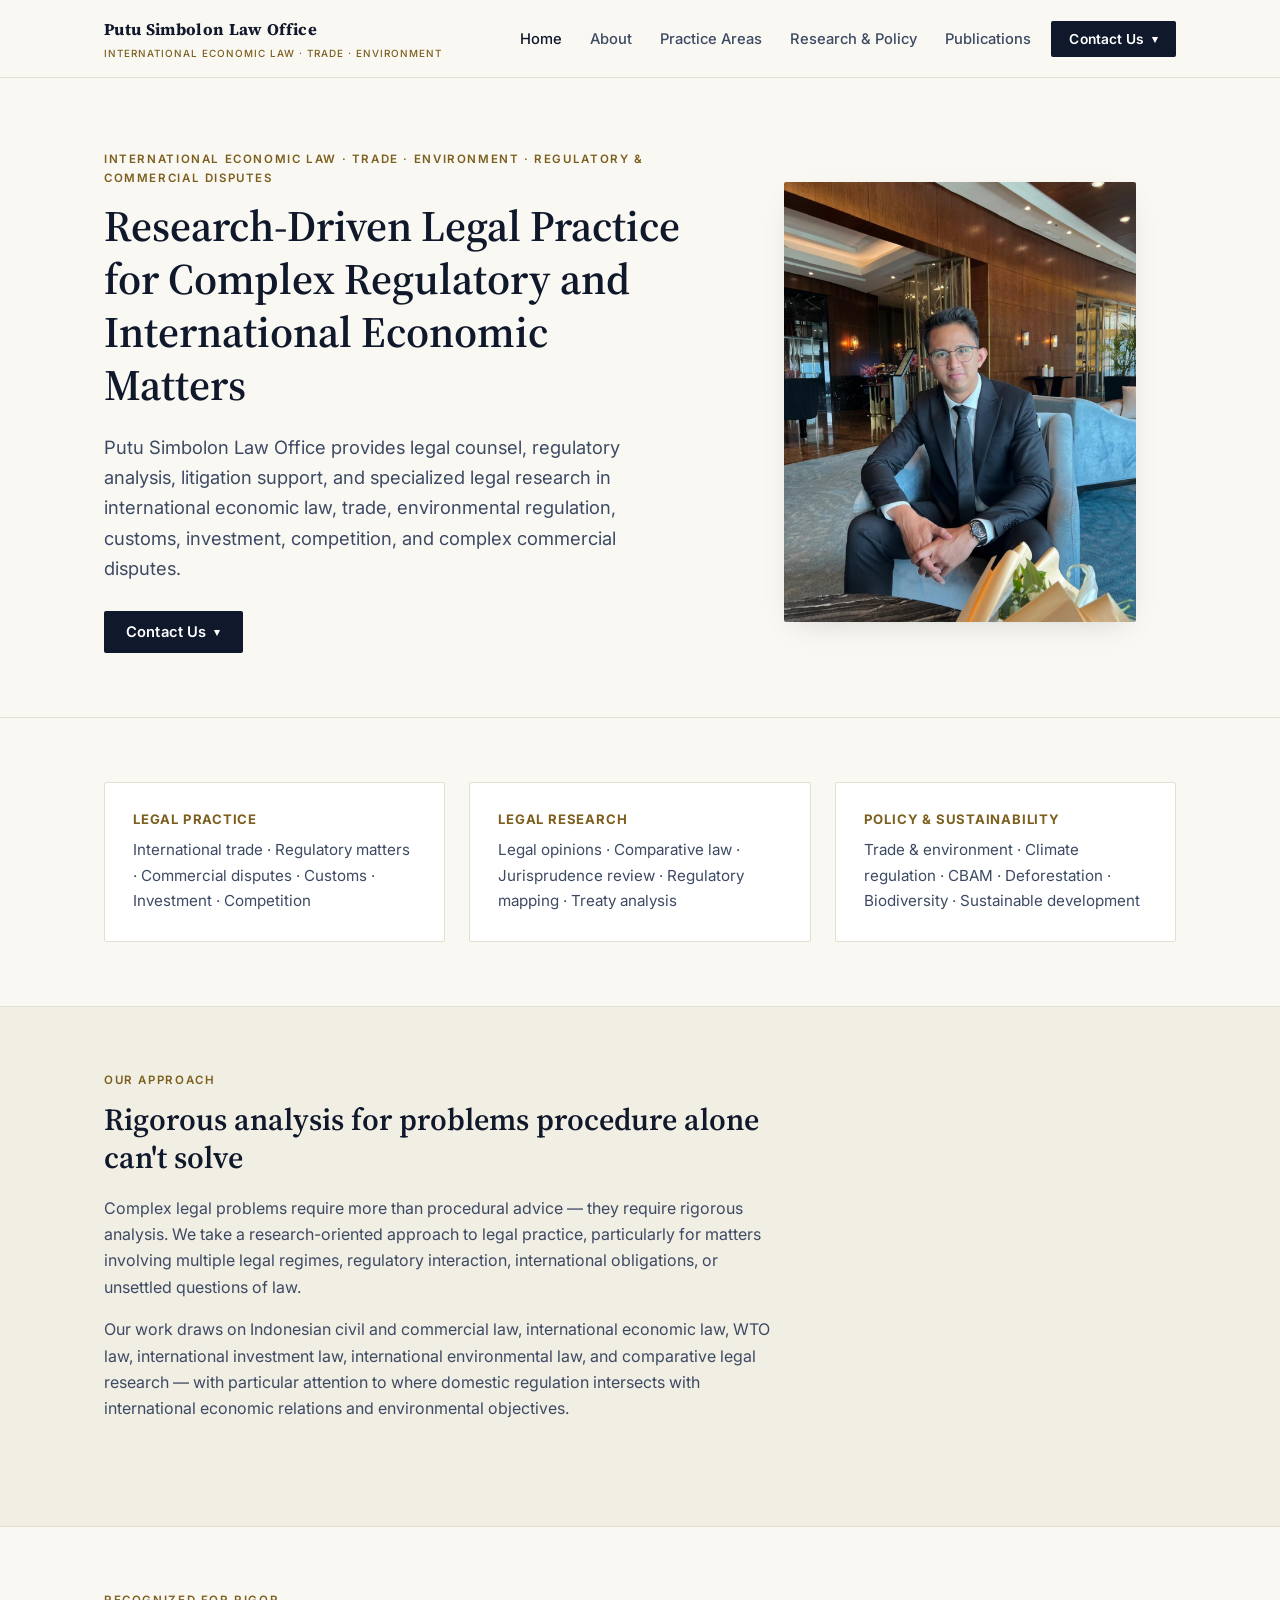
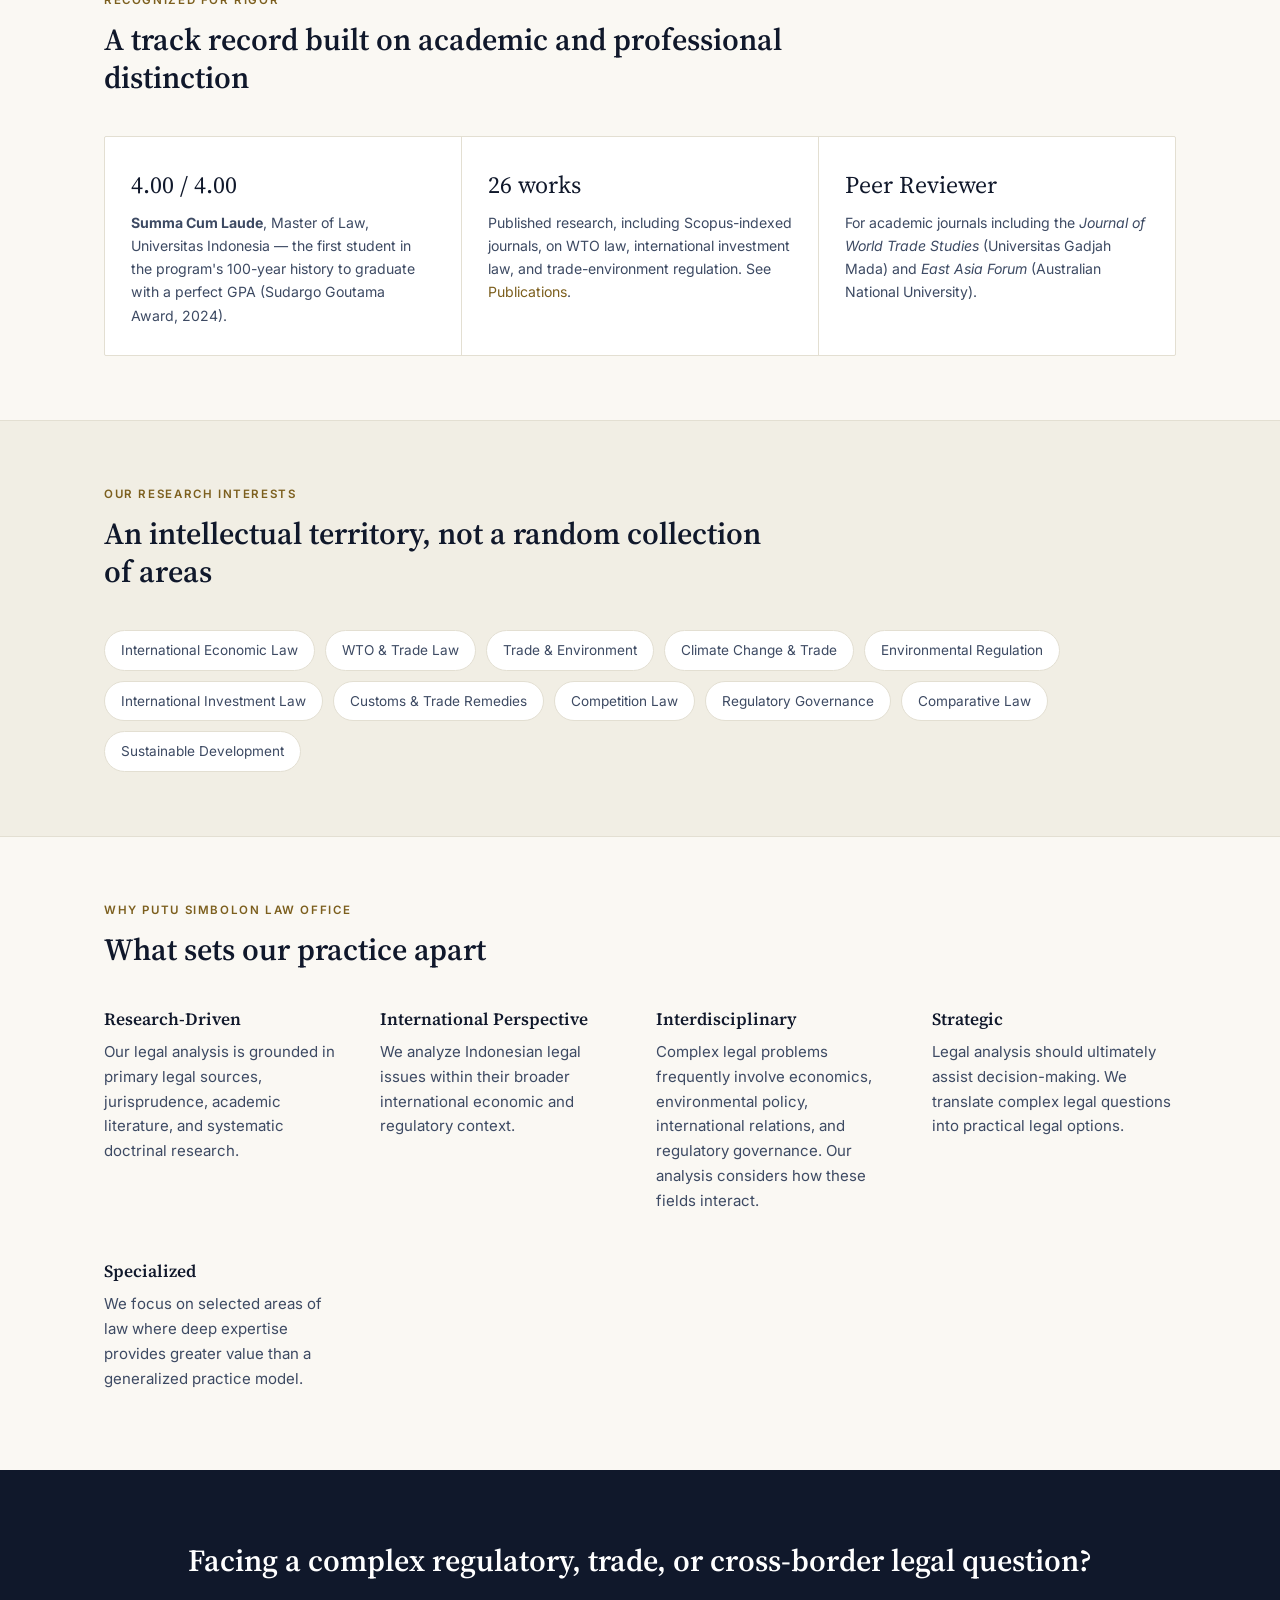
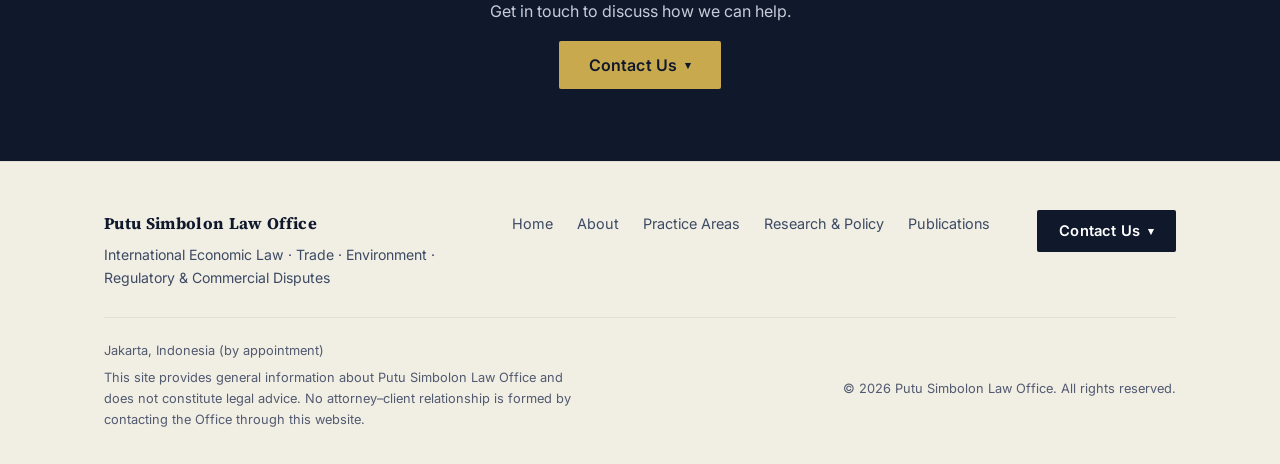
==== index.html @ 1c417fc7 "Initial site: Putu Simbolon Law Office Static 5-page site (Home, About, Practice Areas, Research & P" ====
<!doctype html>
<html lang="en">
<head>
<meta charset="UTF-8">
<meta name="viewport" content="width=device-width, initial-scale=1.0">
<title>Putu Simbolon Law Office — International Economic Law, Trade & Environment</title>
<meta name="description" content="Putu Simbolon Law Office is a research-driven legal practice specializing in international economic law, WTO and trade law, environmental regulation, investment, customs, and complex commercial disputes in Indonesia.">
<link rel="icon" href="data:,">
<link rel="preconnect" href="https://fonts.googleapis.com">
<link rel="preconnect" href="https://fonts.gstatic.com" crossorigin>
<link href="https://fonts.googleapis.com/css2?family=Source+Serif+4:ital,wght@0,500;0,600;0,700;1,500&family=Inter:wght@400;500;600;700&display=swap" rel="stylesheet">
<link rel="stylesheet" href="css/style.css">
</head>
<body>

<header class="site-header" data-nav-open="false">
  <nav class="nav">
    <a href="index.html" class="brand">Putu Simbolon Law Office<small>International Economic Law · Trade · Environment</small></a>
    <ul class="nav-links">
      <li><a href="index.html" class="active">Home</a></li>
      <li><a href="about.html">About</a></li>
      <li><a href="practice-areas.html">Practice Areas</a></li>
      <li><a href="research-policy.html">Research &amp; Policy</a></li>
      <li><a href="publications.html">Publications</a></li>
    </ul>
    <div class="nav-right">
      <div class="contact" data-open="false">
        <button class="contact-toggle" type="button" aria-haspopup="true" aria-expanded="false">
          Contact Us <span class="chev">▾</span>
        </button>
        <div class="contact-panel">
          <a href="https://wa.me/62812XXXXXXX" target="_blank" rel="noopener"><span class="icon">💬</span> WhatsApp</a>
          <a href="mailto:info@putusimbolonlaw.com"><span class="icon">✉</span> Email</a>
        </div>
      </div>
      <button class="nav-toggle" type="button" aria-label="Toggle menu" aria-expanded="false"><span></span></button>
    </div>
  </nav>
</header>

<section class="hero">
  <div class="container">
    <div class="hero-copy">
      <span class="eyebrow">International Economic Law · Trade · Environment · Regulatory &amp; Commercial Disputes</span>
      <h1>Research-Driven Legal Practice for Complex Regulatory and International Economic Matters</h1>
      <p class="lede">Putu Simbolon Law Office provides legal counsel, regulatory analysis, litigation support, and specialized legal research in international economic law, trade, environmental regulation, customs, investment, competition, and complex commercial disputes.</p>
      <div class="hero-cta">
        <div class="contact" data-open="false">
          <button class="contact-toggle" type="button" aria-haspopup="true" aria-expanded="false">
            Contact Us <span class="chev">▾</span>
          </button>
          <div class="contact-panel">
            <a href="https://wa.me/62812XXXXXXX" target="_blank" rel="noopener"><span class="icon">💬</span> WhatsApp</a>
            <a href="mailto:info@putusimbolonlaw.com"><span class="icon">✉</span> Email</a>
          </div>
        </div>
      </div>
    </div>
    <figure class="hero-media">
      <img src="images/founder-portrait-lounge.jpg" alt="Putu George Matthew Simbolon, Founder &amp; Principal of Putu Simbolon Law Office">
    </figure>
  </div>
</section>

<section class="block">
  <div class="container">
    <div class="grid-3">
      <div class="card">
        <h3>Legal Practice</h3>
        <p>International trade · Regulatory matters · Commercial disputes · Customs · Investment · Competition</p>
      </div>
      <div class="card">
        <h3>Legal Research</h3>
        <p>Legal opinions · Comparative law · Jurisprudence review · Regulatory mapping · Treaty analysis</p>
      </div>
      <div class="card">
        <h3>Policy &amp; Sustainability</h3>
        <p>Trade &amp; environment · Climate regulation · CBAM · Deforestation · Biodiversity · Sustainable development</p>
      </div>
    </div>
  </div>
</section>

<section class="block alt">
  <div class="container">
    <div class="section-head">
      <span class="eyebrow">Our Approach</span>
      <h2>Rigorous analysis for problems procedure alone can't solve</h2>
      <p>Complex legal problems require more than procedural advice — they require rigorous analysis. We take a research-oriented approach to legal practice, particularly for matters involving multiple legal regimes, regulatory interaction, international obligations, or unsettled questions of law.</p>
      <p>Our work draws on Indonesian civil and commercial law, international economic law, WTO law, international investment law, international environmental law, and comparative legal research — with particular attention to where domestic regulation intersects with international economic relations and environmental objectives.</p>
    </div>
  </div>
</section>

<section class="block">
  <div class="container">
    <div class="section-head">
      <span class="eyebrow">Recognized for Rigor</span>
      <h2>A track record built on academic and professional distinction</h2>
    </div>
    <div class="highlight-strip">
      <div class="highlight-item">
        <span class="stat">4.00 / 4.00</span>
        <p><strong>Summa Cum Laude</strong>, Master of Law, Universitas Indonesia — the first student in the program's 100-year history to graduate with a perfect GPA (Sudargo Goutama Award, 2024).</p>
      </div>
      <div class="highlight-item">
        <span class="stat">26 works</span>
        <p>Published research, including Scopus-indexed journals, on WTO law, international investment law, and trade-environment regulation. See <a href="publications.html">Publications</a>.</p>
      </div>
      <div class="highlight-item">
        <span class="stat">Peer Reviewer</span>
        <p>For academic journals including the <em>Journal of World Trade Studies</em> (Universitas Gadjah Mada) and <em>East Asia Forum</em> (Australian National University).</p>
      </div>
    </div>
  </div>
</section>

<section class="block alt">
  <div class="container">
    <div class="section-head">
      <span class="eyebrow">Our Research Interests</span>
      <h2>An intellectual territory, not a random collection of areas</h2>
    </div>
    <div class="tag-row">
      <span class="tag">International Economic Law</span>
      <span class="tag">WTO &amp; Trade Law</span>
      <span class="tag">Trade &amp; Environment</span>
      <span class="tag">Climate Change &amp; Trade</span>
      <span class="tag">Environmental Regulation</span>
      <span class="tag">International Investment Law</span>
      <span class="tag">Customs &amp; Trade Remedies</span>
      <span class="tag">Competition Law</span>
      <span class="tag">Regulatory Governance</span>
      <span class="tag">Comparative Law</span>
      <span class="tag">Sustainable Development</span>
    </div>
  </div>
</section>

<section class="block">
  <div class="container">
    <div class="section-head">
      <span class="eyebrow">Why Putu Simbolon Law Office</span>
      <h2>What sets our practice apart</h2>
    </div>
    <div class="why-grid">
      <div class="why-item">
        <h3>Research-Driven</h3>
        <p>Our legal analysis is grounded in primary legal sources, jurisprudence, academic literature, and systematic doctrinal research.</p>
      </div>
      <div class="why-item">
        <h3>International Perspective</h3>
        <p>We analyze Indonesian legal issues within their broader international economic and regulatory context.</p>
      </div>
      <div class="why-item">
        <h3>Interdisciplinary</h3>
        <p>Complex legal problems frequently involve economics, environmental policy, international relations, and regulatory governance. Our analysis considers how these fields interact.</p>
      </div>
      <div class="why-item">
        <h3>Strategic</h3>
        <p>Legal analysis should ultimately assist decision-making. We translate complex legal questions into practical legal options.</p>
      </div>
      <div class="why-item">
        <h3>Specialized</h3>
        <p>We focus on selected areas of law where deep expertise provides greater value than a generalized practice model.</p>
      </div>
    </div>
  </div>
</section>

<section class="cta-band">
  <div class="container">
    <h2>Facing a complex regulatory, trade, or cross-border legal question?</h2>
    <p>Get in touch to discuss how we can help.</p>
    <div class="contact center" data-open="false">
      <button class="contact-toggle" type="button" aria-haspopup="true" aria-expanded="false">
        Contact Us <span class="chev">▾</span>
      </button>
      <div class="contact-panel">
        <a href="https://wa.me/62812XXXXXXX" target="_blank" rel="noopener"><span class="icon">💬</span> WhatsApp</a>
        <a href="mailto:info@putusimbolonlaw.com"><span class="icon">✉</span> Email</a>
      </div>
    </div>
  </div>
</section>

<footer class="site-footer">
  <div class="container">
    <div class="footer-top">
      <div class="footer-brand">
        <a href="index.html" class="brand">Putu Simbolon Law Office</a>
        <p>International Economic Law · Trade · Environment · Regulatory &amp; Commercial Disputes</p>
      </div>
      <ul class="footer-nav">
        <li><a href="index.html">Home</a></li>
        <li><a href="about.html">About</a></li>
        <li><a href="practice-areas.html">Practice Areas</a></li>
        <li><a href="research-policy.html">Research &amp; Policy</a></li>
        <li><a href="publications.html">Publications</a></li>
      </ul>
      <div class="contact" data-open="false">
        <button class="contact-toggle" type="button" aria-haspopup="true" aria-expanded="false">
          Contact Us <span class="chev">▾</span>
        </button>
        <div class="contact-panel">
          <a href="https://wa.me/62812XXXXXXX" target="_blank" rel="noopener"><span class="icon">💬</span> WhatsApp</a>
          <a href="mailto:info@putusimbolonlaw.com"><span class="icon">✉</span> Email</a>
        </div>
      </div>
    </div>
    <div class="footer-bottom">
      <div class="footer-meta">
        <p>Jakarta, Indonesia (by appointment)</p>
        <p>This site provides general information about Putu Simbolon Law Office and does not constitute legal advice. No attorney–client relationship is formed by contacting the Office through this website.</p>
      </div>
      <div class="footer-meta">© 2026 Putu Simbolon Law Office. All rights reserved.</div>
    </div>
  </div>
</footer>

<script src="js/main.js"></script>
</body>
</html>
---- css/style.css ----
/* Putu Simbolon Law Office — stylesheet */

:root {
  --ink: #10182B;
  --ink-soft: #3D4A63;
  --ink-faint: #525A70;
  --bg: #FAF8F3;
  --surface: #FFFFFF;
  --surface-alt: #F1EEE4;
  --border: #E3DFD2;
  --accent: #7C5F1E;
  --accent-soft: #C9A94E;
  --accent-bg: #F6EFDC;
  --whatsapp: #1F8A57;
  --max-width: 1120px;
  --radius: 2px;
  --shadow: 0 10px 30px -12px rgba(16, 24, 43, 0.18);
  --serif: "Source Serif 4", "Georgia", serif;
  --sans: "Inter", -apple-system, BlinkMacSystemFont, "Segoe UI", sans-serif;
}

* { box-sizing: border-box; }

html { scroll-behavior: smooth; }

body {
  margin: 0;
  font-family: var(--sans);
  color: var(--ink);
  background: var(--bg);
  line-height: 1.65;
  -webkit-font-smoothing: antialiased;
}

img { max-width: 100%; display: block; }

a {
  color: var(--accent);
  text-decoration: none;
}
a:hover { text-decoration: underline; }

h1, h2, h3, h4 {
  font-family: var(--serif);
  font-weight: 600;
  line-height: 1.22;
  color: var(--ink);
  margin: 0 0 0.6em;
}

h1 { font-size: clamp(2rem, 3.4vw, 2.9rem); }
h2 { font-size: clamp(1.5rem, 2.4vw, 2rem); }
h3 { font-size: 1.2rem; }

p { margin: 0 0 1em; color: var(--ink-soft); }

.container {
  max-width: var(--max-width);
  margin: 0 auto;
  padding: 0 24px;
}

.eyebrow {
  font-family: var(--sans);
  text-transform: uppercase;
  letter-spacing: 0.14em;
  font-size: 0.72rem;
  font-weight: 600;
  color: var(--accent);
  margin: 0 0 1em;
  display: block;
}

.lede {
  font-size: 1.15rem;
  color: var(--ink-soft);
  max-width: 62ch;
}

/* ---------- Header / Nav ---------- */

.site-header {
  position: sticky;
  top: 0;
  z-index: 100;
  background: rgba(250, 248, 243, 0.92);
  backdrop-filter: saturate(160%) blur(8px);
  border-bottom: 1px solid var(--border);
}

.nav {
  display: flex;
  align-items: center;
  justify-content: space-between;
  padding: 16px 24px;
  max-width: var(--max-width);
  margin: 0 auto;
  gap: 20px;
}

.brand {
  font-family: var(--serif);
  font-weight: 700;
  font-size: 1.02rem;
  letter-spacing: 0.02em;
  color: var(--ink);
  white-space: nowrap;
  overflow: hidden;
  text-overflow: ellipsis;
  min-width: 0;
  flex: 1 1 auto;
}
.brand:hover { text-decoration: none; }
.brand small {
  display: block;
  font-family: var(--sans);
  font-weight: 500;
  font-size: 0.62rem;
  letter-spacing: 0.1em;
  text-transform: uppercase;
  color: var(--accent);
  margin-top: 2px;
  overflow: hidden;
  text-overflow: ellipsis;
}

.nav-links {
  display: flex;
  align-items: center;
  gap: 28px;
  list-style: none;
  margin: 0;
  padding: 0;
}

.nav-links a {
  color: var(--ink-soft);
  font-size: 0.92rem;
  font-weight: 500;
  white-space: nowrap;
}
.nav-links a:hover { color: var(--ink); text-decoration: none; }
.nav-links a.active { color: var(--ink); }

.nav-right {
  display: flex;
  align-items: center;
  gap: 18px;
  flex-shrink: 0;
}

.nav-toggle {
  display: none;
  background: none;
  border: 1px solid var(--border);
  border-radius: var(--radius);
  padding: 8px 10px;
  cursor: pointer;
}
.nav-toggle span,
.nav-toggle span::before,
.nav-toggle span::after {
  display: block;
  width: 20px;
  height: 2px;
  background: var(--ink);
  position: relative;
  transition: 0.2s;
}
.nav-toggle span::before,
.nav-toggle span::after { content: ""; position: absolute; }
.nav-toggle span::before { top: -6px; }
.nav-toggle span::after { top: 6px; }

/* ---------- Contact button component ---------- */

.contact {
  position: relative;
  display: inline-block;
}

.contact-toggle {
  display: inline-flex;
  align-items: center;
  gap: 8px;
  background: var(--ink);
  color: #fff;
  border: none;
  padding: 12px 22px;
  font-family: var(--sans);
  font-size: 0.92rem;
  font-weight: 600;
  letter-spacing: 0.01em;
  border-radius: var(--radius);
  cursor: pointer;
  transition: background 0.15s ease;
}
.contact-toggle:hover { background: #232F4A; }
.contact-toggle .chev {
  font-size: 0.7rem;
  transition: transform 0.18s ease;
}
.contact[data-open="true"] .contact-toggle .chev { transform: rotate(180deg); }

.nav-right .contact-toggle {
  padding: 10px 18px;
  font-size: 0.86rem;
}

.contact-panel {
  position: absolute;
  top: calc(100% + 8px);
  right: 0;
  min-width: 220px;
  background: var(--surface);
  border: 1px solid var(--border);
  border-radius: var(--radius);
  box-shadow: var(--shadow);
  padding: 8px;
  display: none;
  flex-direction: column;
  gap: 4px;
  z-index: 200;
}
.contact[data-open="true"] .contact-panel { display: flex; }

.contact-panel a {
  display: flex;
  align-items: center;
  gap: 10px;
  padding: 10px 12px;
  border-radius: var(--radius);
  color: var(--ink);
  font-size: 0.9rem;
  font-weight: 500;
}
.contact-panel a:hover {
  background: var(--surface-alt);
  text-decoration: none;
}
.contact-panel .icon {
  width: 18px;
  text-align: center;
}

/* Center variant, used in hero / closing bands */
.contact.center { display: block; text-align: center; }
.contact.center .contact-panel {
  left: 50%;
  right: auto;
  transform: translateX(-50%);
}
.contact.center .contact-toggle {
  padding: 14px 30px;
  font-size: 1rem;
}

/* ---------- Hero ---------- */

.hero {
  padding: 72px 0 64px;
  border-bottom: 1px solid var(--border);
}

.hero .container {
  display: grid;
  grid-template-columns: 1.15fr 0.85fr;
  gap: 56px;
  align-items: center;
}

.hero.no-media .container { grid-template-columns: 1fr; }
.hero.no-media .hero-copy { max-width: 78ch; }

.hero-copy h1 { margin-bottom: 0.45em; }

.hero-media {
  position: relative;
}
.hero-media img {
  width: 100%;
  aspect-ratio: 4 / 5;
  object-fit: cover;
  border-radius: var(--radius);
  box-shadow: var(--shadow);
}
.hero-media figcaption {
  margin-top: 10px;
  font-size: 0.78rem;
  color: var(--ink-faint);
  text-align: center;
}

.hero-cta { margin-top: 28px; }

/* Sub-page hero (shorter, no media) */
.page-hero {
  padding: 56px 0 48px;
  border-bottom: 1px solid var(--border);
}
.page-hero .lede { margin-top: 6px; }
.page-hero .hero-cta { margin-top: 24px; }

/* ---------- Section ---------- */

section.block {
  padding: 64px 0;
}
section.block.alt {
  background: var(--surface-alt);
}
section.block + section.block {
  border-top: 1px solid var(--border);
}
section.block.alt + section.block.alt { border-top: none; }

.section-head { max-width: 68ch; margin-bottom: 40px; }

/* ---------- Cards / grids ---------- */

.grid-3 {
  display: grid;
  grid-template-columns: repeat(3, 1fr);
  gap: 24px;
}
.grid-2 {
  display: grid;
  grid-template-columns: repeat(2, 1fr);
  gap: 24px;
}

.card {
  background: var(--surface);
  border: 1px solid var(--border);
  border-radius: var(--radius);
  padding: 28px;
}
.card h3 {
  font-family: var(--sans);
  text-transform: uppercase;
  letter-spacing: 0.06em;
  font-size: 0.82rem;
  font-weight: 700;
  color: var(--accent);
  margin-bottom: 10px;
}
.card p { margin: 0; font-size: 0.95rem; }

/* Highlight strip ("Recognized for Rigor") */

.highlight-strip {
  display: grid;
  grid-template-columns: repeat(3, 1fr);
  gap: 1px;
  background: var(--border);
  border: 1px solid var(--border);
  border-radius: var(--radius);
  overflow: hidden;
}
.highlight-item {
  background: var(--surface);
  padding: 28px 26px;
}
.highlight-item .stat {
  font-family: var(--serif);
  font-size: 1.5rem;
  color: var(--ink);
  margin-bottom: 6px;
  display: block;
}
.highlight-item p {
  font-size: 0.88rem;
  margin: 0;
}

/* Why-us list */
.why-grid {
  display: grid;
  grid-template-columns: repeat(auto-fit, minmax(220px, 1fr));
  gap: 32px;
}
.why-item h3 {
  font-family: var(--serif);
  text-transform: none;
  letter-spacing: 0;
  color: var(--ink);
  font-size: 1.08rem;
  font-weight: 600;
}
.why-item p { font-size: 0.94rem; }

/* Tag pills (research interests) */
.tag-row {
  display: flex;
  flex-wrap: wrap;
  gap: 10px;
}
.tag {
  border: 1px solid var(--border);
  background: var(--surface);
  padding: 8px 16px;
  border-radius: 999px;
  font-size: 0.85rem;
  color: var(--ink-soft);
}

/* Practice area entries */
.practice-item {
  padding: 36px 0;
  border-top: 1px solid var(--border);
}
.practice-item:first-of-type { border-top: none; padding-top: 0; }
.practice-item .flag {
  display: inline-block;
  font-size: 0.72rem;
  text-transform: uppercase;
  letter-spacing: 0.1em;
  color: var(--accent);
  font-weight: 700;
  margin-bottom: 8px;
}
.practice-item h3 {
  font-family: var(--serif);
  font-size: 1.35rem;
  text-transform: none;
  letter-spacing: 0;
  color: var(--ink);
  font-weight: 600;
}
.practice-item .specialization {
  margin-top: 14px;
  padding: 16px 20px;
  background: var(--accent-bg);
  border-left: 3px solid var(--accent-soft);
  border-radius: var(--radius);
}
.practice-item .specialization p { margin: 0; font-size: 0.94rem; }

/* Founder / about layout */
.founder {
  display: grid;
  grid-template-columns: 0.8fr 1.2fr;
  gap: 48px;
  align-items: start;
}
.founder-media img {
  width: 100%;
  border-radius: var(--radius);
  box-shadow: var(--shadow);
}
.founder-media figcaption {
  margin-top: 10px;
  font-size: 0.78rem;
  color: var(--ink-faint);
  text-align: center;
}
.founder-name { margin-bottom: 0.15em; }
.founder-title {
  color: var(--accent);
  font-weight: 600;
  font-size: 0.92rem;
  display: block;
  margin-bottom: 1.2em;
}

.philosophy {
  margin-top: 24px;
  padding: 22px 26px;
  border-left: 3px solid var(--accent-soft);
  background: var(--accent-bg);
  border-radius: var(--radius);
}
.philosophy .quote {
  font-family: var(--serif);
  font-style: italic;
  font-size: 1.08rem;
  color: var(--ink);
  margin: 0 0 6px;
}
.philosophy p:last-child { margin: 0; font-size: 0.9rem; color: var(--ink-soft); }

.definition-list dt {
  font-weight: 600;
  color: var(--ink);
  margin-top: 14px;
}
.definition-list dt:first-child { margin-top: 0; }
.definition-list dd {
  margin: 2px 0 0;
  color: var(--ink-soft);
  font-size: 0.94rem;
}

ul.clean {
  margin: 0 0 1em;
  padding-left: 1.2em;
  color: var(--ink-soft);
}
ul.clean li { margin-bottom: 0.5em; }

ol.pub-list {
  margin: 0 0 1.5em;
  padding-left: 1.4em;
  color: var(--ink-soft);
}
ol.pub-list li { margin-bottom: 0.9em; font-size: 0.94rem; }
ol.pub-list li strong { color: var(--ink); font-weight: 600; }

.profile-links {
  margin-top: 8px;
  font-size: 0.9rem;
  color: var(--ink-faint);
}

.media-grid {
  display: grid;
  grid-template-columns: repeat(2, 1fr);
  gap: 20px;
  margin-top: 32px;
}
.media-grid figure { margin: 0; }
.media-grid img {
  width: 100%;
  aspect-ratio: 4 / 3;
  object-fit: cover;
  border-radius: var(--radius);
}
.media-grid figcaption {
  margin-top: 8px;
  font-size: 0.82rem;
  color: var(--ink-faint);
}

/* Closing CTA band */
.cta-band {
  text-align: center;
  padding: 72px 0;
  background: var(--ink);
  color: #fff;
}
.cta-band h2 { color: #fff; }
.cta-band p { color: #C7CCDA; }
.cta-band .contact-toggle {
  background: var(--accent-soft);
  color: var(--ink);
}
.cta-band .contact-toggle:hover { background: #DBBB63; }

/* ---------- Footer ---------- */

.site-footer {
  background: var(--surface-alt);
  border-top: 1px solid var(--border);
  padding: 48px 0 28px;
}
.footer-top {
  display: flex;
  justify-content: space-between;
  align-items: flex-start;
  gap: 32px;
  flex-wrap: wrap;
  padding-bottom: 28px;
  border-bottom: 1px solid var(--border);
}
.footer-brand .brand { display: block; margin-bottom: 6px; }
.footer-brand p { font-size: 0.88rem; margin: 0; max-width: 40ch; }
.footer-nav {
  display: flex;
  gap: 24px;
  flex-wrap: wrap;
  list-style: none;
  margin: 0;
  padding: 0;
}
.footer-nav a { color: var(--ink-soft); font-size: 0.9rem; }
.footer-bottom {
  padding-top: 22px;
  display: flex;
  justify-content: space-between;
  align-items: center;
  gap: 20px;
  flex-wrap: wrap;
}
.footer-meta {
  font-size: 0.8rem;
  color: var(--ink-faint);
  max-width: 60ch;
}
.footer-meta p { font-size: 0.8rem; color: var(--ink-faint); margin: 0 0 6px; }

/* ---------- Responsive ---------- */

@media (max-width: 860px) {
  .hero .container { grid-template-columns: 1fr; }
  .hero-media { order: -1; max-width: 320px; margin: 0 auto; }
  .founder { grid-template-columns: 1fr; }
  .founder-media { max-width: 320px; margin: 0 auto; }
  .grid-3 { grid-template-columns: 1fr; }
  .grid-2 { grid-template-columns: 1fr; }
  .highlight-strip { grid-template-columns: 1fr; }
  .media-grid { grid-template-columns: 1fr; }
}

@media (max-width: 720px) {
  .nav-toggle { display: inline-flex; align-items: center; justify-content: center; }
  .nav { padding: 14px 16px; gap: 10px; }
  .brand { font-size: 0.88rem; }
  .brand small { display: none; }
  .nav-right { gap: 8px; }
  .nav-right .contact-toggle { padding: 8px 12px; font-size: 0.78rem; }
  .contact-panel { min-width: 190px; }
  .nav-links {
    position: absolute;
    top: 100%;
    left: 0;
    right: 0;
    background: var(--surface);
    border-bottom: 1px solid var(--border);
    flex-direction: column;
    align-items: flex-start;
    padding: 12px 24px 20px;
    gap: 14px;
    display: none;
  }
  .site-header[data-nav-open="true"] .nav-links { display: flex; }
  .nav-right .contact-toggle { padding: 9px 14px; font-size: 0.82rem; }
  section.block { padding: 48px 0; }
  .footer-top, .footer-bottom { flex-direction: column; align-items: flex-start; }
}
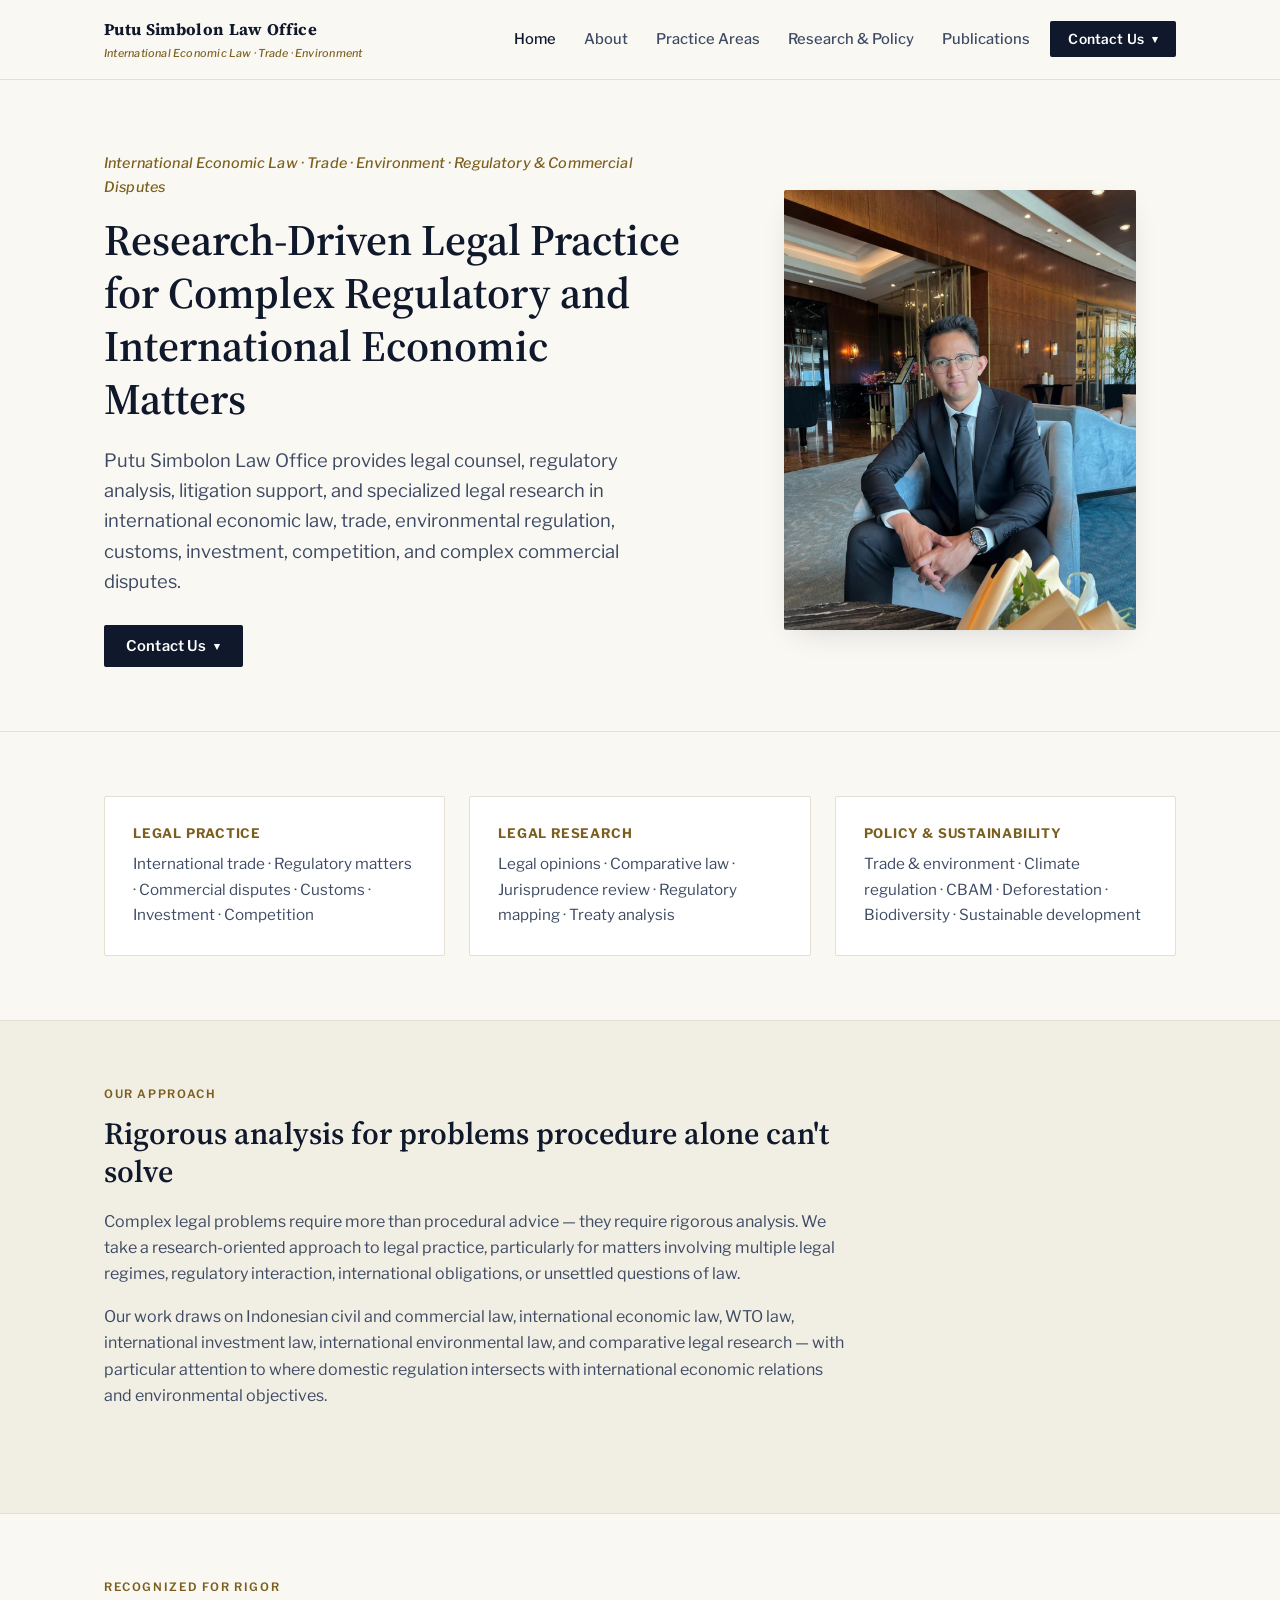
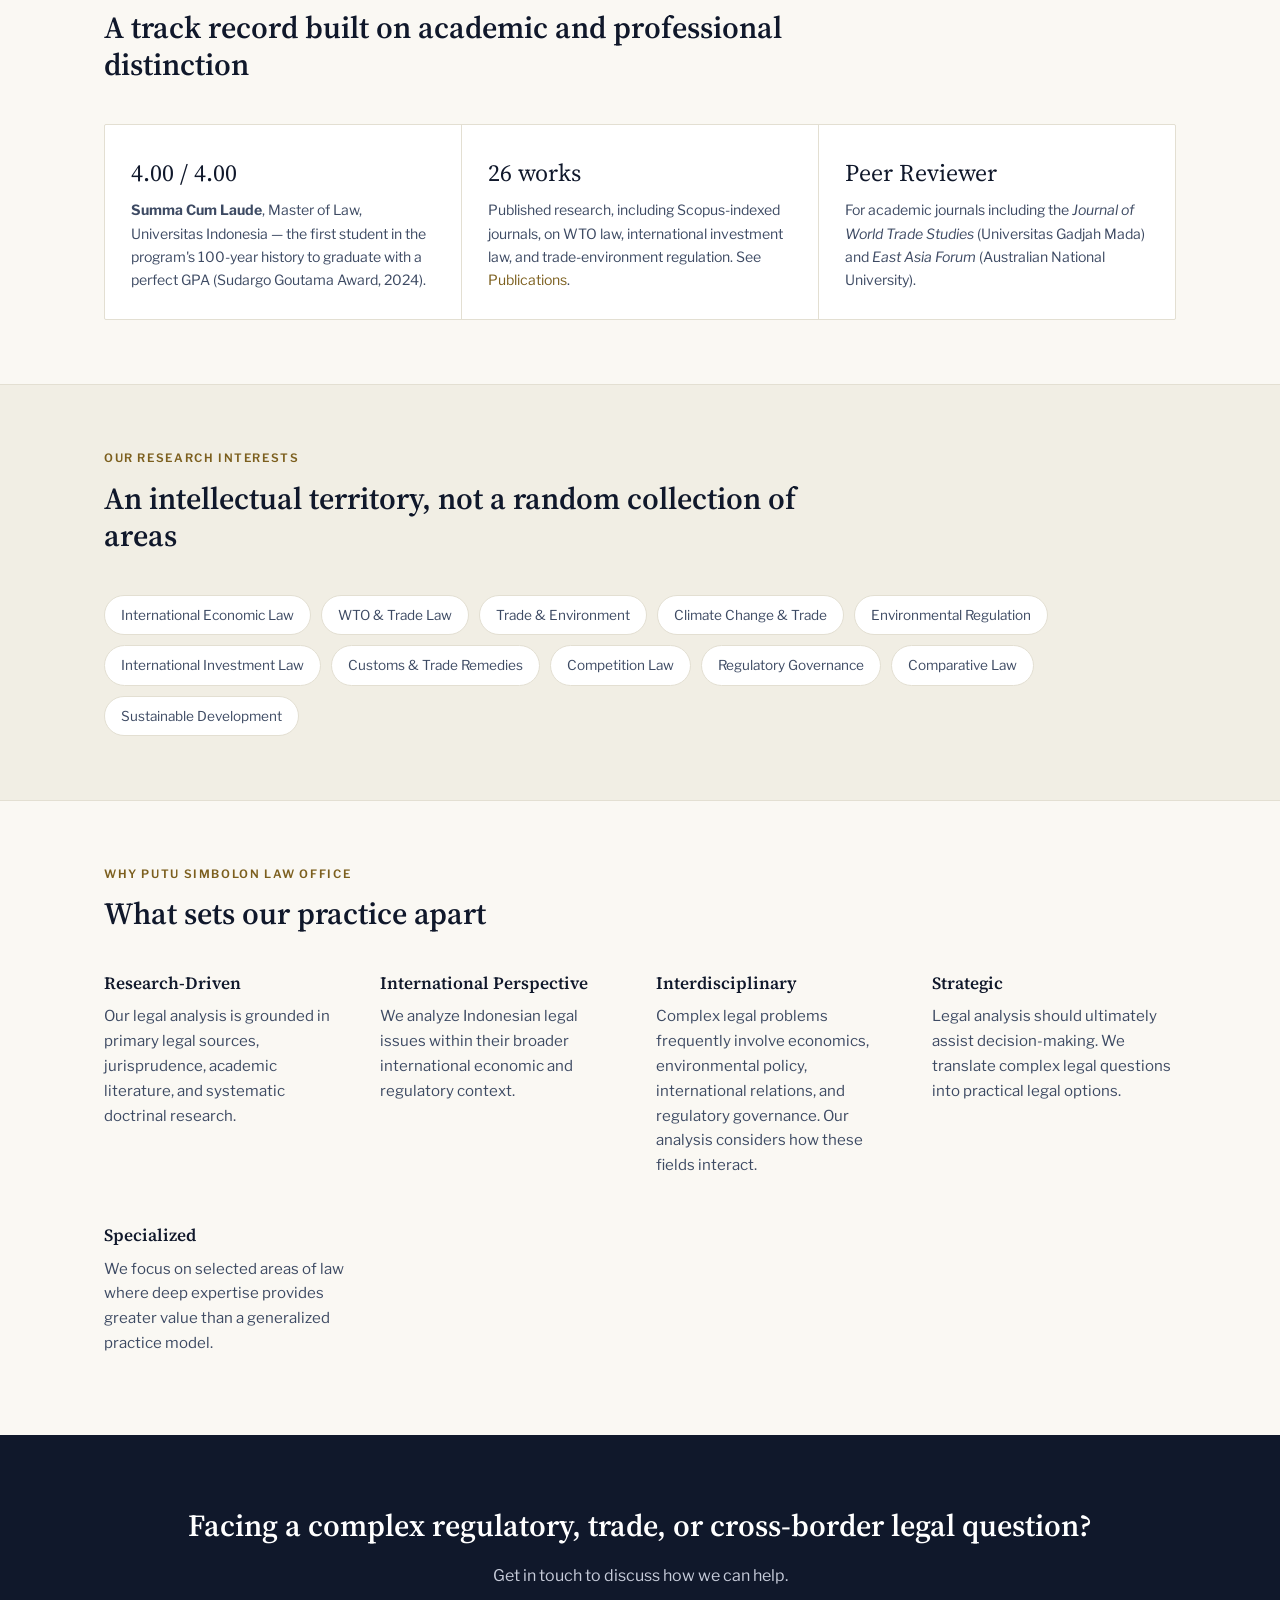
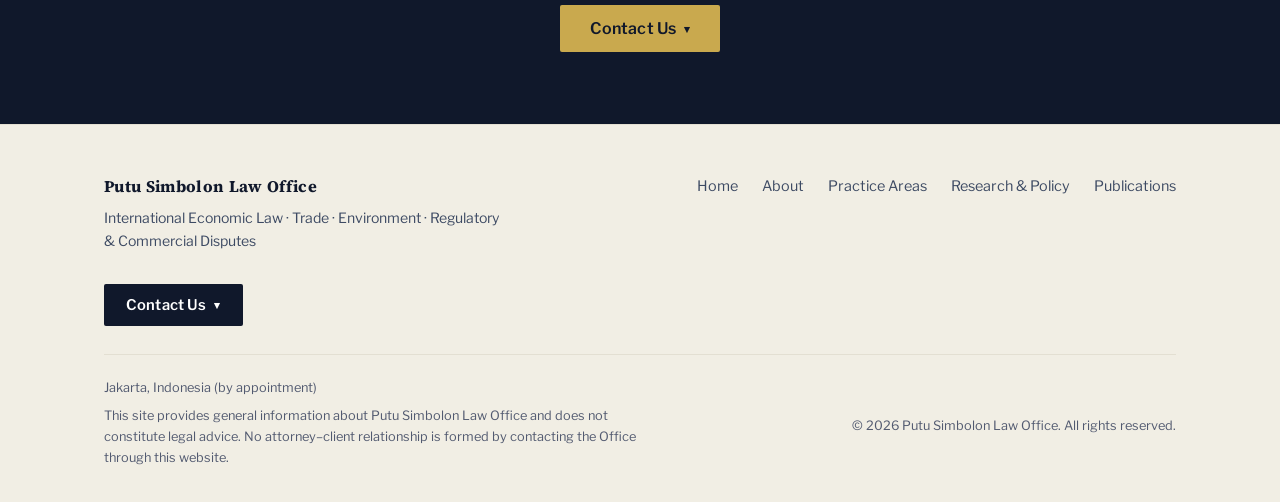
==== commit f0dc7ee3: "Address design review findings - Swap Inter for Libre Franklin (Inter is an overused AI-site default" ====
--- a/index.html
+++ b/index.html
@@ -8,7 +8,7 @@
 <link rel="icon" href="data:,">
 <link rel="preconnect" href="https://fonts.googleapis.com">
 <link rel="preconnect" href="https://fonts.gstatic.com" crossorigin>
-<link href="https://fonts.googleapis.com/css2?family=Source+Serif+4:ital,wght@0,500;0,600;0,700;1,500&family=Inter:wght@400;500;600;700&display=swap" rel="stylesheet">
+<link href="https://fonts.googleapis.com/css2?family=Source+Serif+4:ital,wght@0,500;0,600;0,700;1,500&family=Libre+Franklin:wght@400;500;600;700&display=swap" rel="stylesheet">
 <link rel="stylesheet" href="css/style.css">
 </head>
 <body>
@@ -41,7 +41,7 @@
 <section class="hero">
   <div class="container">
     <div class="hero-copy">
-      <span class="eyebrow">International Economic Law · Trade · Environment · Regulatory &amp; Commercial Disputes</span>
+      <span class="eyebrow tagline">International Economic Law · Trade · Environment · Regulatory &amp; Commercial Disputes</span>
       <h1>Research-Driven Legal Practice for Complex Regulatory and International Economic Matters</h1>
       <p class="lede">Putu Simbolon Law Office provides legal counsel, regulatory analysis, litigation support, and specialized legal research in international economic law, trade, environmental regulation, customs, investment, competition, and complex commercial disputes.</p>
       <div class="hero-cta">
--- a/css/style.css
+++ b/css/style.css
@@ -16,7 +16,7 @@
   --radius: 2px;
   --shadow: 0 10px 30px -12px rgba(16, 24, 43, 0.18);
   --serif: "Source Serif 4", "Georgia", serif;
-  --sans: "Inter", -apple-system, BlinkMacSystemFont, "Segoe UI", sans-serif;
+  --sans: "Libre Franklin", -apple-system, BlinkMacSystemFont, "Segoe UI", sans-serif;
 }
 
 * { box-sizing: border-box; }
@@ -71,6 +71,16 @@
   display: block;
 }
 
+/* Longer descriptive lines read poorly in full caps — keep the label
+   feel via italic + letter-spacing instead of uppercase. */
+.eyebrow.tagline {
+  text-transform: none;
+  font-style: italic;
+  font-weight: 500;
+  letter-spacing: 0.01em;
+  font-size: 0.9rem;
+}
+
 .lede {
   font-size: 1.15rem;
   color: var(--ink-soft);
@@ -115,9 +125,9 @@
   display: block;
   font-family: var(--sans);
   font-weight: 500;
-  font-size: 0.62rem;
-  letter-spacing: 0.1em;
-  text-transform: uppercase;
+  font-style: italic;
+  font-size: 0.68rem;
+  letter-spacing: 0.02em;
   color: var(--accent);
   margin-top: 2px;
   overflow: hidden;
@@ -429,9 +439,8 @@
 }
 .practice-item .specialization {
   margin-top: 14px;
-  padding: 16px 20px;
+  padding: 18px 22px;
   background: var(--accent-bg);
-  border-left: 3px solid var(--accent-soft);
   border-radius: var(--radius);
 }
 .practice-item .specialization p { margin: 0; font-size: 0.94rem; }
@@ -465,17 +474,28 @@
 
 .philosophy {
   margin-top: 24px;
-  padding: 22px 26px;
-  border-left: 3px solid var(--accent-soft);
+  padding: 26px 28px;
   background: var(--accent-bg);
   border-radius: var(--radius);
 }
 .philosophy .quote {
   font-family: var(--serif);
   font-style: italic;
-  font-size: 1.08rem;
-  color: var(--ink);
-  margin: 0 0 6px;
+  font-size: 1.2rem;
+  color: var(--ink);
+  margin: 0 0 8px;
+  position: relative;
+  padding-left: 0.9em;
+}
+.philosophy .quote::before {
+  content: "\201C";
+  font-style: normal;
+  color: var(--accent-soft);
+  font-size: 1.4em;
+  position: absolute;
+  left: -0.15em;
+  top: 0.08em;
+  line-height: 1;
 }
 .philosophy p:last-child { margin: 0; font-size: 0.9rem; color: var(--ink-soft); }
 
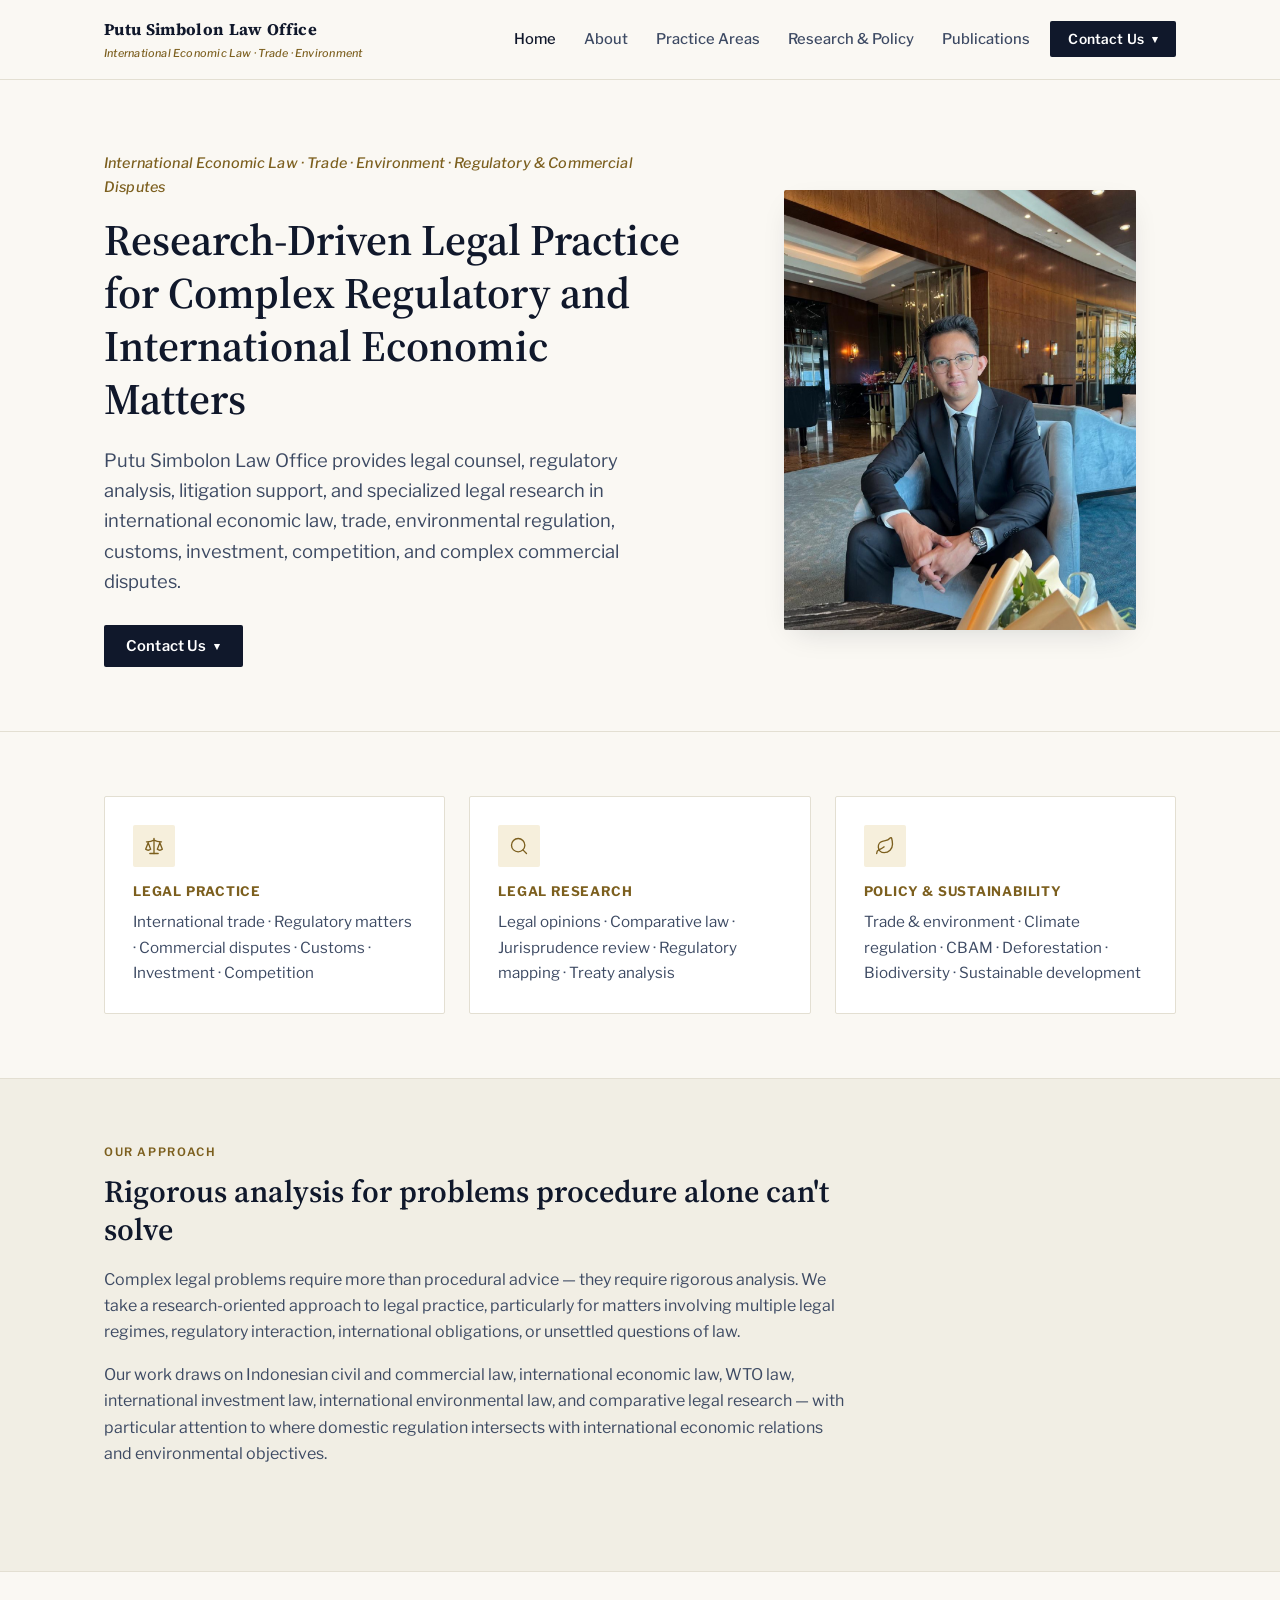
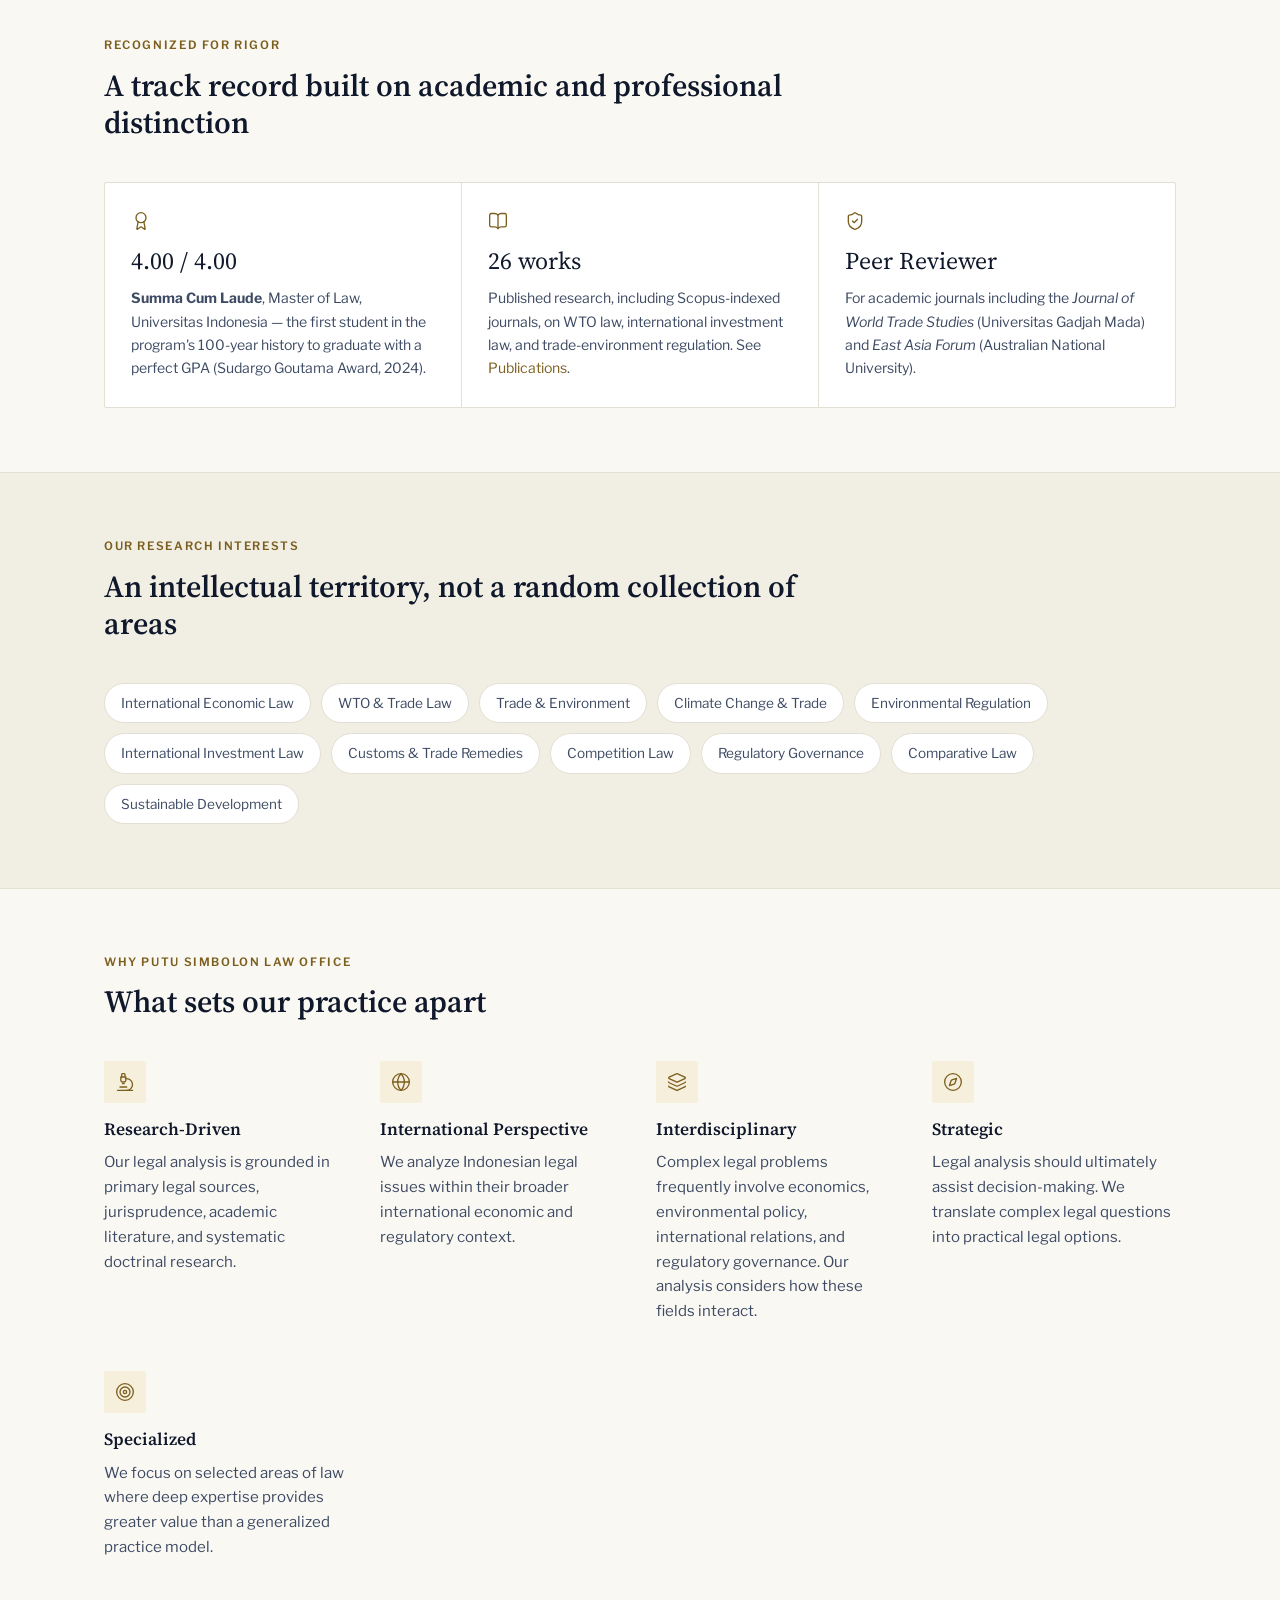
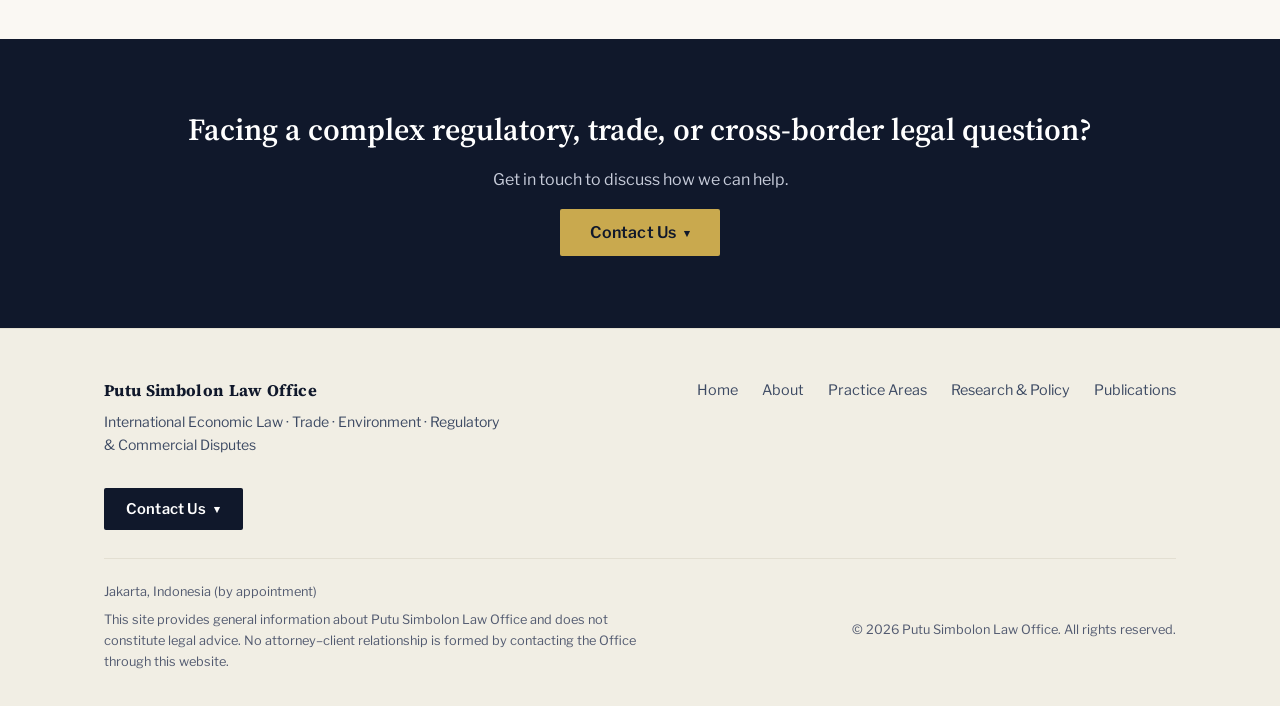
==== commit fff16d86: "Add thin-line icons to card/bullet sections; refresh founder headshot - Add a small monochrome icon-" ====
--- a/index.html
+++ b/index.html
@@ -64,16 +64,20 @@
 
 <section class="block">
   <div class="container">
+    <h2 class="visually-hidden">What We Do</h2>
     <div class="grid-3">
       <div class="card">
+        <div class="icon-badge"><svg class="icon" aria-hidden="true" xmlns="http://www.w3.org/2000/svg" viewBox="0 0 24 24" fill="none" stroke="currentColor" stroke-width="2" stroke-linecap="round" stroke-linejoin="round"><path d="M12 3v18"/><path d="m19 8 3 8a5 5 0 0 1-6 0zV7"/><path d="M3 7h1a17 17 0 0 0 8-2 17 17 0 0 0 8 2h1"/><path d="m5 8 3 8a5 5 0 0 1-6 0zV7"/><path d="M7 21h10"/></svg></div>
         <h3>Legal Practice</h3>
         <p>International trade · Regulatory matters · Commercial disputes · Customs · Investment · Competition</p>
       </div>
       <div class="card">
+        <div class="icon-badge"><svg class="icon" aria-hidden="true" xmlns="http://www.w3.org/2000/svg" viewBox="0 0 24 24" fill="none" stroke="currentColor" stroke-width="2" stroke-linecap="round" stroke-linejoin="round"><path d="m21 21-4.34-4.34"/><circle cx="11" cy="11" r="8"/></svg></div>
         <h3>Legal Research</h3>
         <p>Legal opinions · Comparative law · Jurisprudence review · Regulatory mapping · Treaty analysis</p>
       </div>
       <div class="card">
+        <div class="icon-badge"><svg class="icon" aria-hidden="true" xmlns="http://www.w3.org/2000/svg" viewBox="0 0 24 24" fill="none" stroke="currentColor" stroke-width="2" stroke-linecap="round" stroke-linejoin="round"><path d="M11 20a10 10 0 0010-10 25.9 25.9 0 00-1.04-7.281 1 1 0 00-1.755-.325C15.833 5.5 13 5.5 9.8 6.1A7 7 0 0011 20"/><path d="M2 21a5 5 0 012.911-4.544C7.613 15.212 8.351 15.24 11 13"/></svg></div>
         <h3>Policy &amp; Sustainability</h3>
         <p>Trade &amp; environment · Climate regulation · CBAM · Deforestation · Biodiversity · Sustainable development</p>
       </div>
@@ -100,14 +104,17 @@
     </div>
     <div class="highlight-strip">
       <div class="highlight-item">
+        <div class="icon-inline"><svg class="icon" aria-hidden="true" xmlns="http://www.w3.org/2000/svg" viewBox="0 0 24 24" fill="none" stroke="currentColor" stroke-width="2" stroke-linecap="round" stroke-linejoin="round"><path d="m15.477 12.89 1.515 8.526a.5.5 0 0 1-.81.47l-3.58-2.687a1 1 0 0 0-1.197 0l-3.586 2.686a.5.5 0 0 1-.81-.469l1.514-8.526"/><circle cx="12" cy="8" r="6"/></svg></div>
         <span class="stat">4.00 / 4.00</span>
         <p><strong>Summa Cum Laude</strong>, Master of Law, Universitas Indonesia — the first student in the program's 100-year history to graduate with a perfect GPA (Sudargo Goutama Award, 2024).</p>
       </div>
       <div class="highlight-item">
+        <div class="icon-inline"><svg class="icon" aria-hidden="true" xmlns="http://www.w3.org/2000/svg" viewBox="0 0 24 24" fill="none" stroke="currentColor" stroke-width="2" stroke-linecap="round" stroke-linejoin="round"><path d="M12 5v16"/><path d="M20.001 19A2 2 0 0022 17V5a2 2 0 00-1.999-2L16 3.002A5 5 0 0012 5a5 5 0 00-4-2H4a2 2 0 00-2 2v12a2 2 0 001.999 2H8a5 5 0 014 2 5 5 0 014-2z"/></svg></div>
         <span class="stat">26 works</span>
         <p>Published research, including Scopus-indexed journals, on WTO law, international investment law, and trade-environment regulation. See <a href="publications.html">Publications</a>.</p>
       </div>
       <div class="highlight-item">
+        <div class="icon-inline"><svg class="icon" aria-hidden="true" xmlns="http://www.w3.org/2000/svg" viewBox="0 0 24 24" fill="none" stroke="currentColor" stroke-width="2" stroke-linecap="round" stroke-linejoin="round"><path d="M20 13c0 5-3.5 7.5-7.66 8.95a1 1 0 0 1-.67-.01C7.5 20.5 4 18 4 13V6a1 1 0 0 1 1-1c2 0 4.5-1.2 6.24-2.72a1.17 1.17 0 0 1 1.52 0C14.51 3.81 17 5 19 5a1 1 0 0 1 1 1z"/><path d="m9 12 2 2 4-4"/></svg></div>
         <span class="stat">Peer Reviewer</span>
         <p>For academic journals including the <em>Journal of World Trade Studies</em> (Universitas Gadjah Mada) and <em>East Asia Forum</em> (Australian National University).</p>
       </div>
@@ -145,22 +152,27 @@
     </div>
     <div class="why-grid">
       <div class="why-item">
+        <div class="icon-badge"><svg class="icon" aria-hidden="true" xmlns="http://www.w3.org/2000/svg" viewBox="0 0 24 24" fill="none" stroke="currentColor" stroke-width="2" stroke-linecap="round" stroke-linejoin="round"><path d="M6 18h8"/><path d="M3 22h18"/><path d="M14 22a7 7 0 1 0 0-14h-1"/><path d="M9 14h2"/><path d="M9 12a2 2 0 0 1-2-2V6h6v4a2 2 0 0 1-2 2Z"/><path d="M12 6V3a1 1 0 0 0-1-1H9a1 1 0 0 0-1 1v3"/></svg></div>
         <h3>Research-Driven</h3>
         <p>Our legal analysis is grounded in primary legal sources, jurisprudence, academic literature, and systematic doctrinal research.</p>
       </div>
       <div class="why-item">
+        <div class="icon-badge"><svg class="icon" aria-hidden="true" xmlns="http://www.w3.org/2000/svg" viewBox="0 0 24 24" fill="none" stroke="currentColor" stroke-width="2" stroke-linecap="round" stroke-linejoin="round"><circle cx="12" cy="12" r="10"/><path d="M12 2a14.5 14.5 0 0 0 0 20 14.5 14.5 0 0 0 0-20"/><path d="M2 12h20"/></svg></div>
         <h3>International Perspective</h3>
         <p>We analyze Indonesian legal issues within their broader international economic and regulatory context.</p>
       </div>
       <div class="why-item">
+        <div class="icon-badge"><svg class="icon" aria-hidden="true" xmlns="http://www.w3.org/2000/svg" viewBox="0 0 24 24" fill="none" stroke="currentColor" stroke-width="2" stroke-linecap="round" stroke-linejoin="round"><path d="M12.83 2.18a2 2 0 0 0-1.66 0L2.6 6.08a1 1 0 0 0 0 1.83l8.58 3.91a2 2 0 0 0 1.66 0l8.58-3.9a1 1 0 0 0 0-1.83z"/><path d="M2 12a1 1 0 0 0 .58.91l8.6 3.91a2 2 0 0 0 1.65 0l8.58-3.9A1 1 0 0 0 22 12"/><path d="M2 17a1 1 0 0 0 .58.91l8.6 3.91a2 2 0 0 0 1.65 0l8.58-3.9A1 1 0 0 0 22 17"/></svg></div>
         <h3>Interdisciplinary</h3>
         <p>Complex legal problems frequently involve economics, environmental policy, international relations, and regulatory governance. Our analysis considers how these fields interact.</p>
       </div>
       <div class="why-item">
+        <div class="icon-badge"><svg class="icon" aria-hidden="true" xmlns="http://www.w3.org/2000/svg" viewBox="0 0 24 24" fill="none" stroke="currentColor" stroke-width="2" stroke-linecap="round" stroke-linejoin="round"><circle cx="12" cy="12" r="10"/><path d="m16.24 7.76-1.804 5.411a2 2 0 0 1-1.265 1.265L7.76 16.24l1.804-5.411a2 2 0 0 1 1.265-1.265z"/></svg></div>
         <h3>Strategic</h3>
         <p>Legal analysis should ultimately assist decision-making. We translate complex legal questions into practical legal options.</p>
       </div>
       <div class="why-item">
+        <div class="icon-badge"><svg class="icon" aria-hidden="true" xmlns="http://www.w3.org/2000/svg" viewBox="0 0 24 24" fill="none" stroke="currentColor" stroke-width="2" stroke-linecap="round" stroke-linejoin="round"><circle cx="12" cy="12" r="10"/><circle cx="12" cy="12" r="6"/><circle cx="12" cy="12" r="2"/></svg></div>
         <h3>Specialized</h3>
         <p>We focus on selected areas of law where deep expertise provides greater value than a generalized practice model.</p>
       </div>
--- a/css/style.css
+++ b/css/style.css
@@ -21,6 +21,18 @@
 
 * { box-sizing: border-box; }
 
+.visually-hidden {
+  position: absolute;
+  width: 1px;
+  height: 1px;
+  padding: 0;
+  margin: -1px;
+  overflow: hidden;
+  clip: rect(0, 0, 0, 0);
+  white-space: nowrap;
+  border: 0;
+}
+
 html { scroll-behavior: smooth; }
 
 body {
@@ -355,6 +367,33 @@
   margin-bottom: 10px;
 }
 .card p { margin: 0; font-size: 0.95rem; }
+
+/* Icons — thin-line, monochrome, used sparingly as small badges rather
+   than decoration. Keeps the tone editorial, not app-like. */
+.icon {
+  width: 22px;
+  height: 22px;
+  stroke-width: 1.6;
+  display: block;
+}
+.icon-badge {
+  width: 42px;
+  height: 42px;
+  display: flex;
+  align-items: center;
+  justify-content: center;
+  background: var(--accent-bg);
+  color: var(--accent);
+  border-radius: var(--radius);
+  margin-bottom: 16px;
+}
+.icon-badge .icon { width: 20px; height: 20px; }
+
+.icon-inline {
+  color: var(--accent);
+  margin-bottom: 10px;
+}
+.icon-inline .icon { width: 20px; height: 20px; }
 
 /* Highlight strip ("Recognized for Rigor") */
 
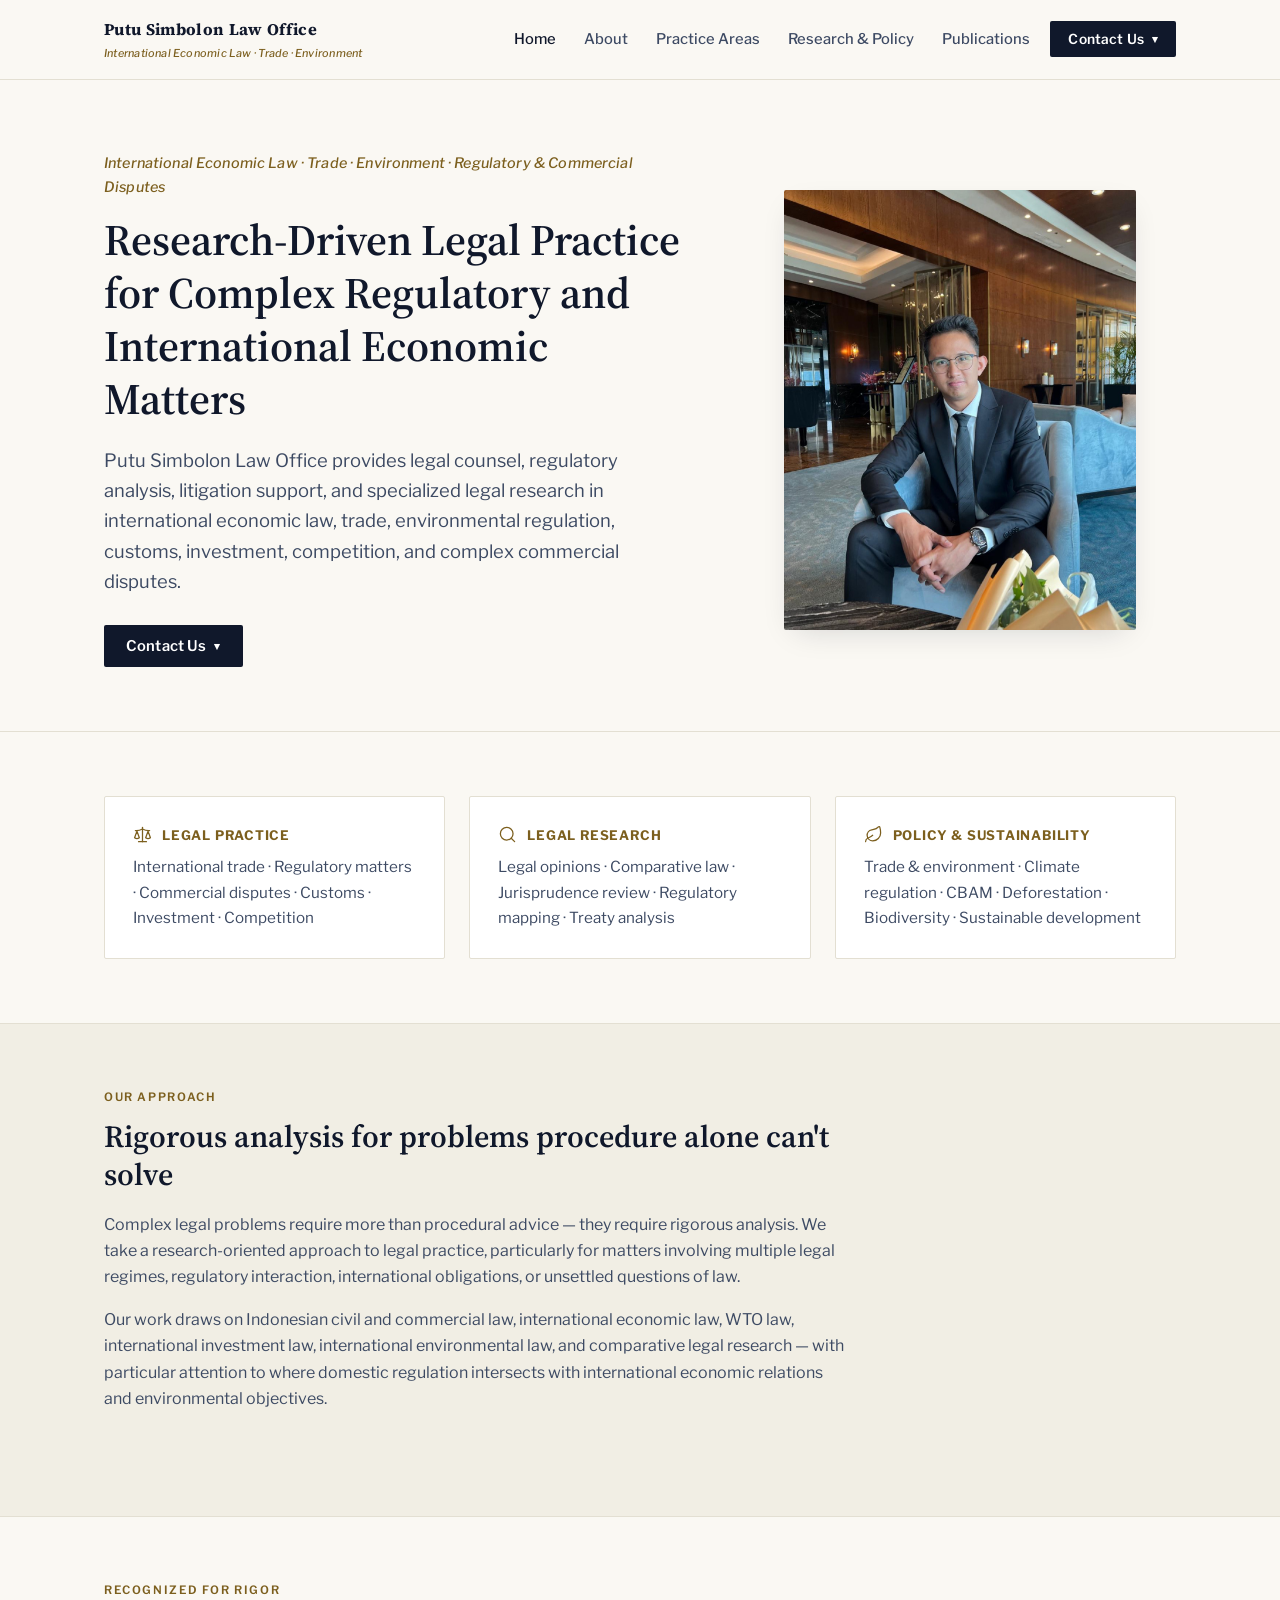
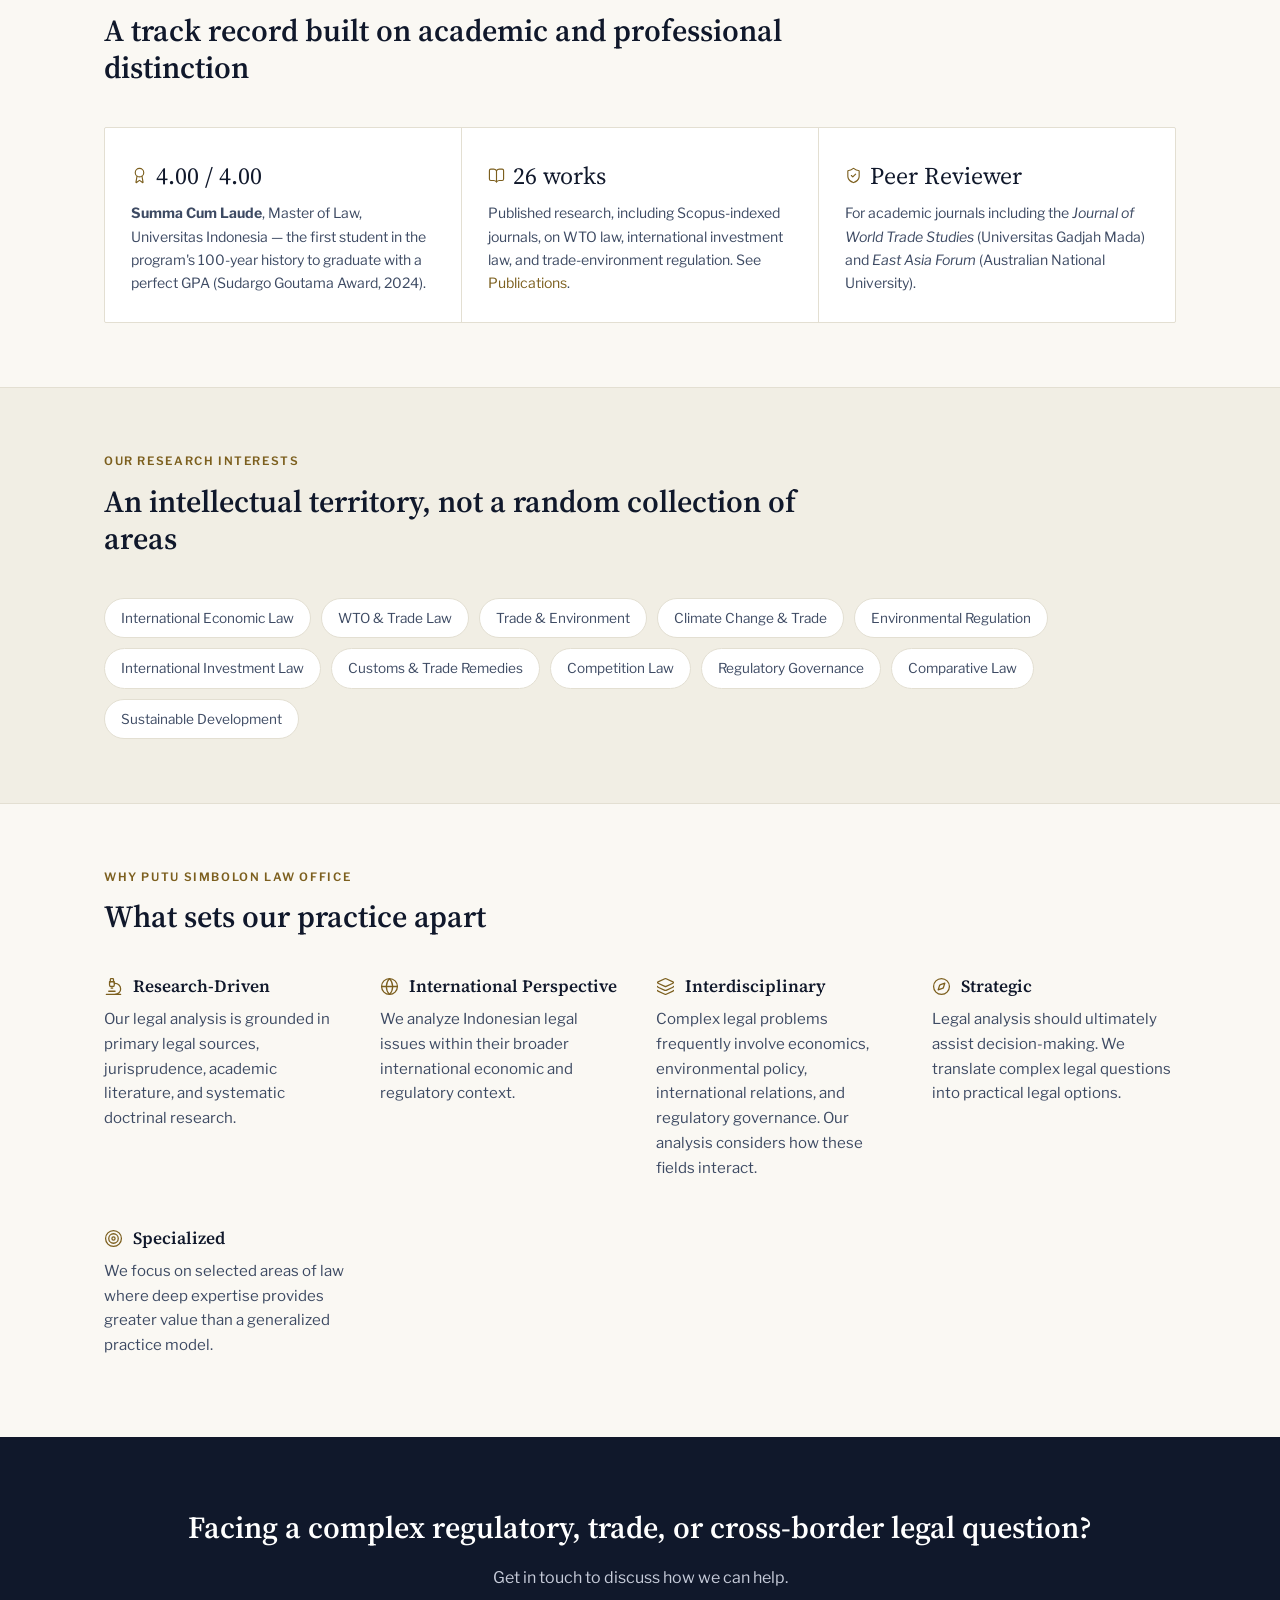
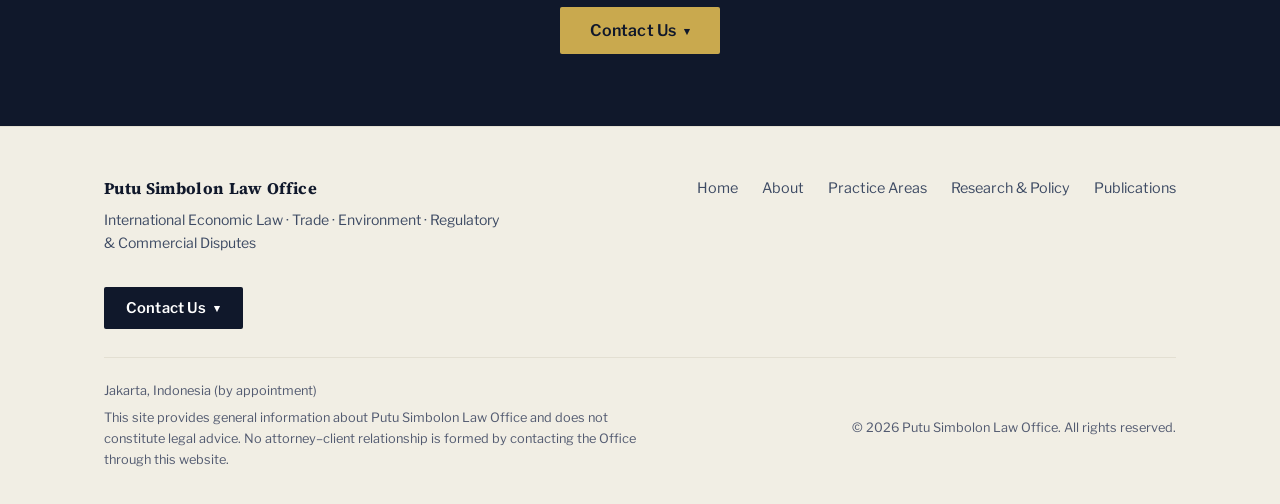
==== commit 875a0933: "Fix icon-tile-stack pattern: icons inline beside headings, not above A rounded-square icon tile stac" ====
--- a/index.html
+++ b/index.html
@@ -67,18 +67,15 @@
     <h2 class="visually-hidden">What We Do</h2>
     <div class="grid-3">
       <div class="card">
-        <div class="icon-badge"><svg class="icon" aria-hidden="true" xmlns="http://www.w3.org/2000/svg" viewBox="0 0 24 24" fill="none" stroke="currentColor" stroke-width="2" stroke-linecap="round" stroke-linejoin="round"><path d="M12 3v18"/><path d="m19 8 3 8a5 5 0 0 1-6 0zV7"/><path d="M3 7h1a17 17 0 0 0 8-2 17 17 0 0 0 8 2h1"/><path d="m5 8 3 8a5 5 0 0 1-6 0zV7"/><path d="M7 21h10"/></svg></div>
-        <h3>Legal Practice</h3>
+        <div class="card-head"><svg class="icon" aria-hidden="true" xmlns="http://www.w3.org/2000/svg" viewBox="0 0 24 24" fill="none" stroke="currentColor" stroke-width="2" stroke-linecap="round" stroke-linejoin="round"><path d="M12 3v18"/><path d="m19 8 3 8a5 5 0 0 1-6 0zV7"/><path d="M3 7h1a17 17 0 0 0 8-2 17 17 0 0 0 8 2h1"/><path d="m5 8 3 8a5 5 0 0 1-6 0zV7"/><path d="M7 21h10"/></svg><h3>Legal Practice</h3></div>
         <p>International trade · Regulatory matters · Commercial disputes · Customs · Investment · Competition</p>
       </div>
       <div class="card">
-        <div class="icon-badge"><svg class="icon" aria-hidden="true" xmlns="http://www.w3.org/2000/svg" viewBox="0 0 24 24" fill="none" stroke="currentColor" stroke-width="2" stroke-linecap="round" stroke-linejoin="round"><path d="m21 21-4.34-4.34"/><circle cx="11" cy="11" r="8"/></svg></div>
-        <h3>Legal Research</h3>
+        <div class="card-head"><svg class="icon" aria-hidden="true" xmlns="http://www.w3.org/2000/svg" viewBox="0 0 24 24" fill="none" stroke="currentColor" stroke-width="2" stroke-linecap="round" stroke-linejoin="round"><path d="m21 21-4.34-4.34"/><circle cx="11" cy="11" r="8"/></svg><h3>Legal Research</h3></div>
         <p>Legal opinions · Comparative law · Jurisprudence review · Regulatory mapping · Treaty analysis</p>
       </div>
       <div class="card">
-        <div class="icon-badge"><svg class="icon" aria-hidden="true" xmlns="http://www.w3.org/2000/svg" viewBox="0 0 24 24" fill="none" stroke="currentColor" stroke-width="2" stroke-linecap="round" stroke-linejoin="round"><path d="M11 20a10 10 0 0010-10 25.9 25.9 0 00-1.04-7.281 1 1 0 00-1.755-.325C15.833 5.5 13 5.5 9.8 6.1A7 7 0 0011 20"/><path d="M2 21a5 5 0 012.911-4.544C7.613 15.212 8.351 15.24 11 13"/></svg></div>
-        <h3>Policy &amp; Sustainability</h3>
+        <div class="card-head"><svg class="icon" aria-hidden="true" xmlns="http://www.w3.org/2000/svg" viewBox="0 0 24 24" fill="none" stroke="currentColor" stroke-width="2" stroke-linecap="round" stroke-linejoin="round"><path d="M11 20a10 10 0 0010-10 25.9 25.9 0 00-1.04-7.281 1 1 0 00-1.755-.325C15.833 5.5 13 5.5 9.8 6.1A7 7 0 0011 20"/><path d="M2 21a5 5 0 012.911-4.544C7.613 15.212 8.351 15.24 11 13"/></svg><h3>Policy &amp; Sustainability</h3></div>
         <p>Trade &amp; environment · Climate regulation · CBAM · Deforestation · Biodiversity · Sustainable development</p>
       </div>
     </div>
@@ -104,18 +101,15 @@
     </div>
     <div class="highlight-strip">
       <div class="highlight-item">
-        <div class="icon-inline"><svg class="icon" aria-hidden="true" xmlns="http://www.w3.org/2000/svg" viewBox="0 0 24 24" fill="none" stroke="currentColor" stroke-width="2" stroke-linecap="round" stroke-linejoin="round"><path d="m15.477 12.89 1.515 8.526a.5.5 0 0 1-.81.47l-3.58-2.687a1 1 0 0 0-1.197 0l-3.586 2.686a.5.5 0 0 1-.81-.469l1.514-8.526"/><circle cx="12" cy="8" r="6"/></svg></div>
-        <span class="stat">4.00 / 4.00</span>
+        <div class="stat-row"><svg class="icon" aria-hidden="true" xmlns="http://www.w3.org/2000/svg" viewBox="0 0 24 24" fill="none" stroke="currentColor" stroke-width="2" stroke-linecap="round" stroke-linejoin="round"><path d="m15.477 12.89 1.515 8.526a.5.5 0 0 1-.81.47l-3.58-2.687a1 1 0 0 0-1.197 0l-3.586 2.686a.5.5 0 0 1-.81-.469l1.514-8.526"/><circle cx="12" cy="8" r="6"/></svg><span class="stat">4.00 / 4.00</span></div>
         <p><strong>Summa Cum Laude</strong>, Master of Law, Universitas Indonesia — the first student in the program's 100-year history to graduate with a perfect GPA (Sudargo Goutama Award, 2024).</p>
       </div>
       <div class="highlight-item">
-        <div class="icon-inline"><svg class="icon" aria-hidden="true" xmlns="http://www.w3.org/2000/svg" viewBox="0 0 24 24" fill="none" stroke="currentColor" stroke-width="2" stroke-linecap="round" stroke-linejoin="round"><path d="M12 5v16"/><path d="M20.001 19A2 2 0 0022 17V5a2 2 0 00-1.999-2L16 3.002A5 5 0 0012 5a5 5 0 00-4-2H4a2 2 0 00-2 2v12a2 2 0 001.999 2H8a5 5 0 014 2 5 5 0 014-2z"/></svg></div>
-        <span class="stat">26 works</span>
+        <div class="stat-row"><svg class="icon" aria-hidden="true" xmlns="http://www.w3.org/2000/svg" viewBox="0 0 24 24" fill="none" stroke="currentColor" stroke-width="2" stroke-linecap="round" stroke-linejoin="round"><path d="M12 5v16"/><path d="M20.001 19A2 2 0 0022 17V5a2 2 0 00-1.999-2L16 3.002A5 5 0 0012 5a5 5 0 00-4-2H4a2 2 0 00-2 2v12a2 2 0 001.999 2H8a5 5 0 014 2 5 5 0 014-2z"/></svg><span class="stat">26 works</span></div>
         <p>Published research, including Scopus-indexed journals, on WTO law, international investment law, and trade-environment regulation. See <a href="publications.html">Publications</a>.</p>
       </div>
       <div class="highlight-item">
-        <div class="icon-inline"><svg class="icon" aria-hidden="true" xmlns="http://www.w3.org/2000/svg" viewBox="0 0 24 24" fill="none" stroke="currentColor" stroke-width="2" stroke-linecap="round" stroke-linejoin="round"><path d="M20 13c0 5-3.5 7.5-7.66 8.95a1 1 0 0 1-.67-.01C7.5 20.5 4 18 4 13V6a1 1 0 0 1 1-1c2 0 4.5-1.2 6.24-2.72a1.17 1.17 0 0 1 1.52 0C14.51 3.81 17 5 19 5a1 1 0 0 1 1 1z"/><path d="m9 12 2 2 4-4"/></svg></div>
-        <span class="stat">Peer Reviewer</span>
+        <div class="stat-row"><svg class="icon" aria-hidden="true" xmlns="http://www.w3.org/2000/svg" viewBox="0 0 24 24" fill="none" stroke="currentColor" stroke-width="2" stroke-linecap="round" stroke-linejoin="round"><path d="M20 13c0 5-3.5 7.5-7.66 8.95a1 1 0 0 1-.67-.01C7.5 20.5 4 18 4 13V6a1 1 0 0 1 1-1c2 0 4.5-1.2 6.24-2.72a1.17 1.17 0 0 1 1.52 0C14.51 3.81 17 5 19 5a1 1 0 0 1 1 1z"/><path d="m9 12 2 2 4-4"/></svg><span class="stat">Peer Reviewer</span></div>
         <p>For academic journals including the <em>Journal of World Trade Studies</em> (Universitas Gadjah Mada) and <em>East Asia Forum</em> (Australian National University).</p>
       </div>
     </div>
@@ -152,28 +146,23 @@
     </div>
     <div class="why-grid">
       <div class="why-item">
-        <div class="icon-badge"><svg class="icon" aria-hidden="true" xmlns="http://www.w3.org/2000/svg" viewBox="0 0 24 24" fill="none" stroke="currentColor" stroke-width="2" stroke-linecap="round" stroke-linejoin="round"><path d="M6 18h8"/><path d="M3 22h18"/><path d="M14 22a7 7 0 1 0 0-14h-1"/><path d="M9 14h2"/><path d="M9 12a2 2 0 0 1-2-2V6h6v4a2 2 0 0 1-2 2Z"/><path d="M12 6V3a1 1 0 0 0-1-1H9a1 1 0 0 0-1 1v3"/></svg></div>
-        <h3>Research-Driven</h3>
+        <div class="card-head"><svg class="icon" aria-hidden="true" xmlns="http://www.w3.org/2000/svg" viewBox="0 0 24 24" fill="none" stroke="currentColor" stroke-width="2" stroke-linecap="round" stroke-linejoin="round"><path d="M6 18h8"/><path d="M3 22h18"/><path d="M14 22a7 7 0 1 0 0-14h-1"/><path d="M9 14h2"/><path d="M9 12a2 2 0 0 1-2-2V6h6v4a2 2 0 0 1-2 2Z"/><path d="M12 6V3a1 1 0 0 0-1-1H9a1 1 0 0 0-1 1v3"/></svg><h3>Research-Driven</h3></div>
         <p>Our legal analysis is grounded in primary legal sources, jurisprudence, academic literature, and systematic doctrinal research.</p>
       </div>
       <div class="why-item">
-        <div class="icon-badge"><svg class="icon" aria-hidden="true" xmlns="http://www.w3.org/2000/svg" viewBox="0 0 24 24" fill="none" stroke="currentColor" stroke-width="2" stroke-linecap="round" stroke-linejoin="round"><circle cx="12" cy="12" r="10"/><path d="M12 2a14.5 14.5 0 0 0 0 20 14.5 14.5 0 0 0 0-20"/><path d="M2 12h20"/></svg></div>
-        <h3>International Perspective</h3>
+        <div class="card-head"><svg class="icon" aria-hidden="true" xmlns="http://www.w3.org/2000/svg" viewBox="0 0 24 24" fill="none" stroke="currentColor" stroke-width="2" stroke-linecap="round" stroke-linejoin="round"><circle cx="12" cy="12" r="10"/><path d="M12 2a14.5 14.5 0 0 0 0 20 14.5 14.5 0 0 0 0-20"/><path d="M2 12h20"/></svg><h3>International Perspective</h3></div>
         <p>We analyze Indonesian legal issues within their broader international economic and regulatory context.</p>
       </div>
       <div class="why-item">
-        <div class="icon-badge"><svg class="icon" aria-hidden="true" xmlns="http://www.w3.org/2000/svg" viewBox="0 0 24 24" fill="none" stroke="currentColor" stroke-width="2" stroke-linecap="round" stroke-linejoin="round"><path d="M12.83 2.18a2 2 0 0 0-1.66 0L2.6 6.08a1 1 0 0 0 0 1.83l8.58 3.91a2 2 0 0 0 1.66 0l8.58-3.9a1 1 0 0 0 0-1.83z"/><path d="M2 12a1 1 0 0 0 .58.91l8.6 3.91a2 2 0 0 0 1.65 0l8.58-3.9A1 1 0 0 0 22 12"/><path d="M2 17a1 1 0 0 0 .58.91l8.6 3.91a2 2 0 0 0 1.65 0l8.58-3.9A1 1 0 0 0 22 17"/></svg></div>
-        <h3>Interdisciplinary</h3>
+        <div class="card-head"><svg class="icon" aria-hidden="true" xmlns="http://www.w3.org/2000/svg" viewBox="0 0 24 24" fill="none" stroke="currentColor" stroke-width="2" stroke-linecap="round" stroke-linejoin="round"><path d="M12.83 2.18a2 2 0 0 0-1.66 0L2.6 6.08a1 1 0 0 0 0 1.83l8.58 3.91a2 2 0 0 0 1.66 0l8.58-3.9a1 1 0 0 0 0-1.83z"/><path d="M2 12a1 1 0 0 0 .58.91l8.6 3.91a2 2 0 0 0 1.65 0l8.58-3.9A1 1 0 0 0 22 12"/><path d="M2 17a1 1 0 0 0 .58.91l8.6 3.91a2 2 0 0 0 1.65 0l8.58-3.9A1 1 0 0 0 22 17"/></svg><h3>Interdisciplinary</h3></div>
         <p>Complex legal problems frequently involve economics, environmental policy, international relations, and regulatory governance. Our analysis considers how these fields interact.</p>
       </div>
       <div class="why-item">
-        <div class="icon-badge"><svg class="icon" aria-hidden="true" xmlns="http://www.w3.org/2000/svg" viewBox="0 0 24 24" fill="none" stroke="currentColor" stroke-width="2" stroke-linecap="round" stroke-linejoin="round"><circle cx="12" cy="12" r="10"/><path d="m16.24 7.76-1.804 5.411a2 2 0 0 1-1.265 1.265L7.76 16.24l1.804-5.411a2 2 0 0 1 1.265-1.265z"/></svg></div>
-        <h3>Strategic</h3>
+        <div class="card-head"><svg class="icon" aria-hidden="true" xmlns="http://www.w3.org/2000/svg" viewBox="0 0 24 24" fill="none" stroke="currentColor" stroke-width="2" stroke-linecap="round" stroke-linejoin="round"><circle cx="12" cy="12" r="10"/><path d="m16.24 7.76-1.804 5.411a2 2 0 0 1-1.265 1.265L7.76 16.24l1.804-5.411a2 2 0 0 1 1.265-1.265z"/></svg><h3>Strategic</h3></div>
         <p>Legal analysis should ultimately assist decision-making. We translate complex legal questions into practical legal options.</p>
       </div>
       <div class="why-item">
-        <div class="icon-badge"><svg class="icon" aria-hidden="true" xmlns="http://www.w3.org/2000/svg" viewBox="0 0 24 24" fill="none" stroke="currentColor" stroke-width="2" stroke-linecap="round" stroke-linejoin="round"><circle cx="12" cy="12" r="10"/><circle cx="12" cy="12" r="6"/><circle cx="12" cy="12" r="2"/></svg></div>
-        <h3>Specialized</h3>
+        <div class="card-head"><svg class="icon" aria-hidden="true" xmlns="http://www.w3.org/2000/svg" viewBox="0 0 24 24" fill="none" stroke="currentColor" stroke-width="2" stroke-linecap="round" stroke-linejoin="round"><circle cx="12" cy="12" r="10"/><circle cx="12" cy="12" r="6"/><circle cx="12" cy="12" r="2"/></svg><h3>Specialized</h3></div>
         <p>We focus on selected areas of law where deep expertise provides greater value than a generalized practice model.</p>
       </div>
     </div>
--- a/css/style.css
+++ b/css/style.css
@@ -368,32 +368,42 @@
 }
 .card p { margin: 0; font-size: 0.95rem; }
 
-/* Icons — thin-line, monochrome, used sparingly as small badges rather
-   than decoration. Keeps the tone editorial, not app-like. */
+/* Icons — thin-line, monochrome, sitting in flow next to a heading
+   rather than stacked above it in their own tile. */
 .icon {
   width: 22px;
   height: 22px;
   stroke-width: 1.6;
   display: block;
 }
-.icon-badge {
-  width: 42px;
-  height: 42px;
-  display: flex;
-  align-items: center;
-  justify-content: center;
-  background: var(--accent-bg);
-  color: var(--accent);
-  border-radius: var(--radius);
-  margin-bottom: 16px;
-}
-.icon-badge .icon { width: 20px; height: 20px; }
-
-.icon-inline {
-  color: var(--accent);
+
+.card-head {
+  display: flex;
+  align-items: center;
+  gap: 10px;
   margin-bottom: 10px;
 }
-.icon-inline .icon { width: 20px; height: 20px; }
+.card-head .icon {
+  width: 19px;
+  height: 19px;
+  color: var(--accent);
+  flex-shrink: 0;
+}
+.card .card-head h3, .why-item .card-head h3 { margin: 0; }
+
+.stat-row {
+  display: flex;
+  align-items: center;
+  gap: 8px;
+  margin-bottom: 6px;
+}
+.stat-row .icon {
+  width: 17px;
+  height: 17px;
+  color: var(--accent);
+  flex-shrink: 0;
+}
+.highlight-item .stat-row .stat { margin: 0; }
 
 /* Highlight strip ("Recognized for Rigor") */
 
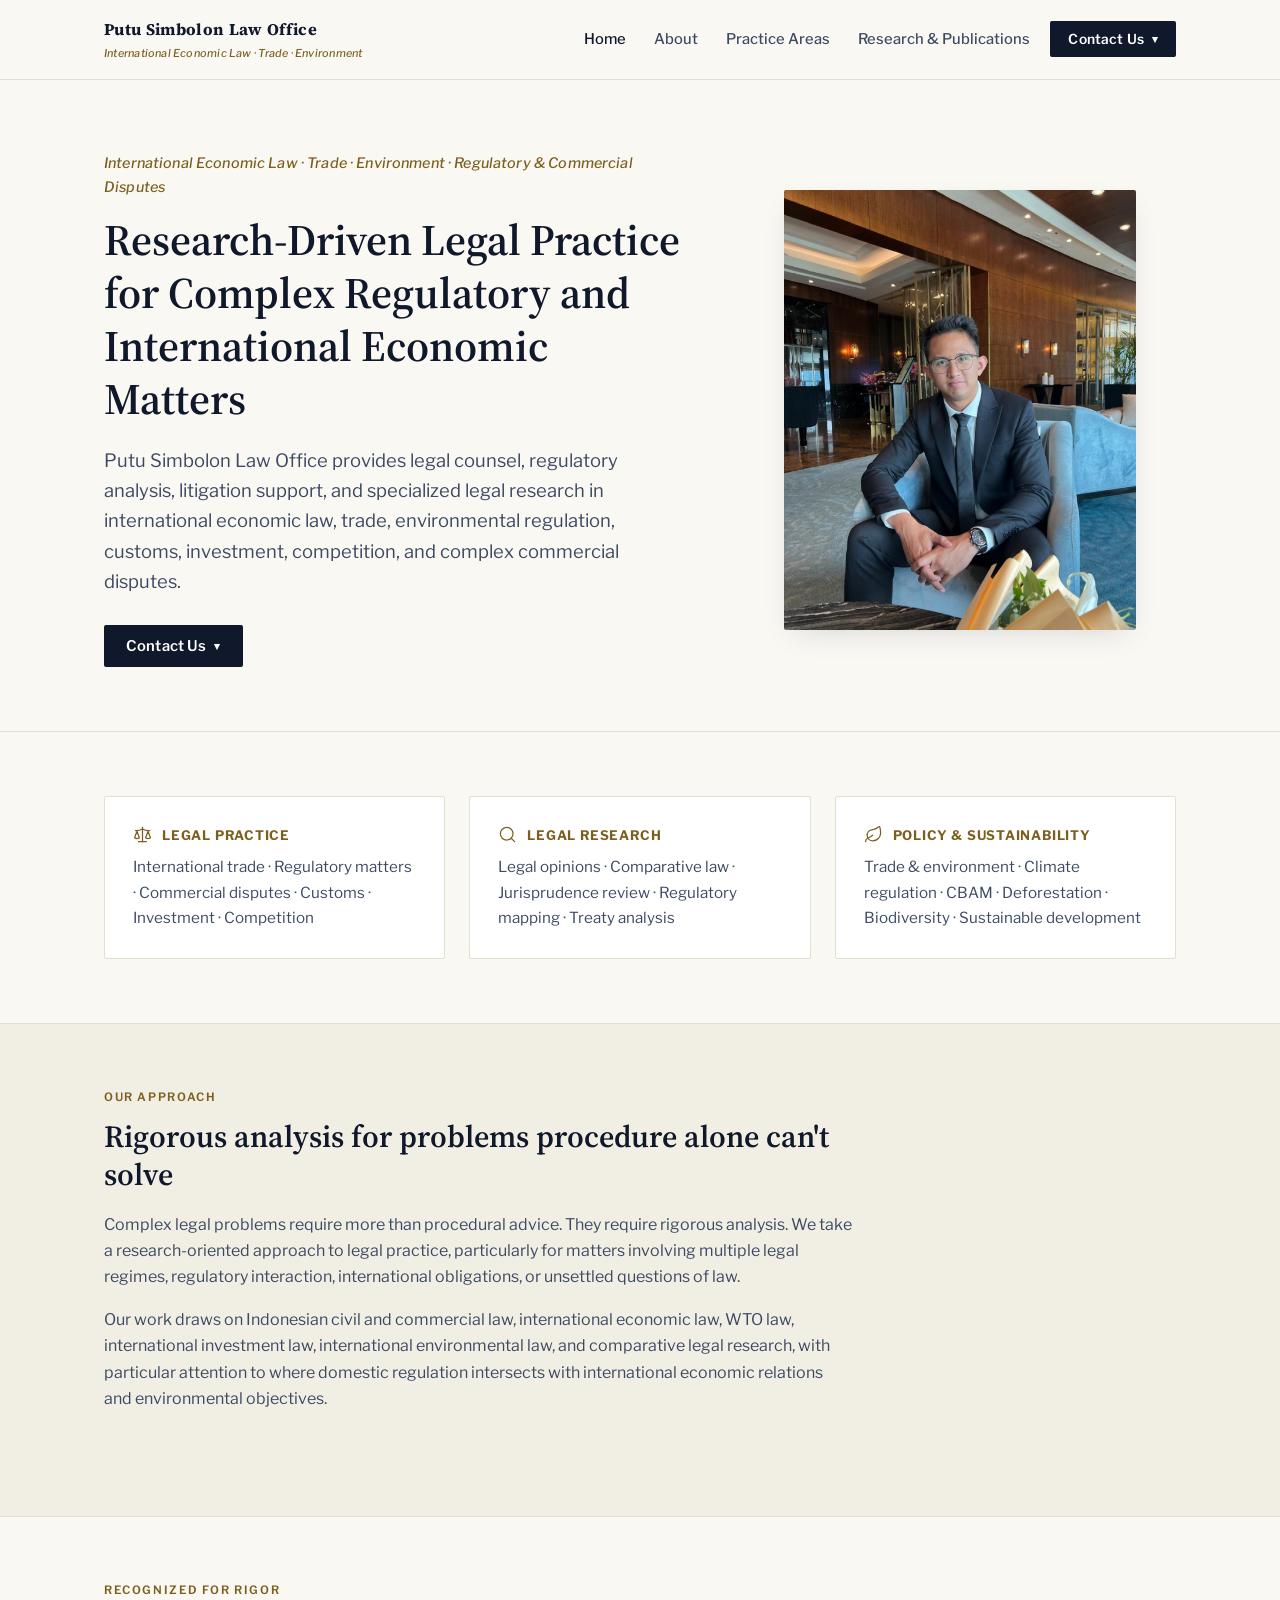
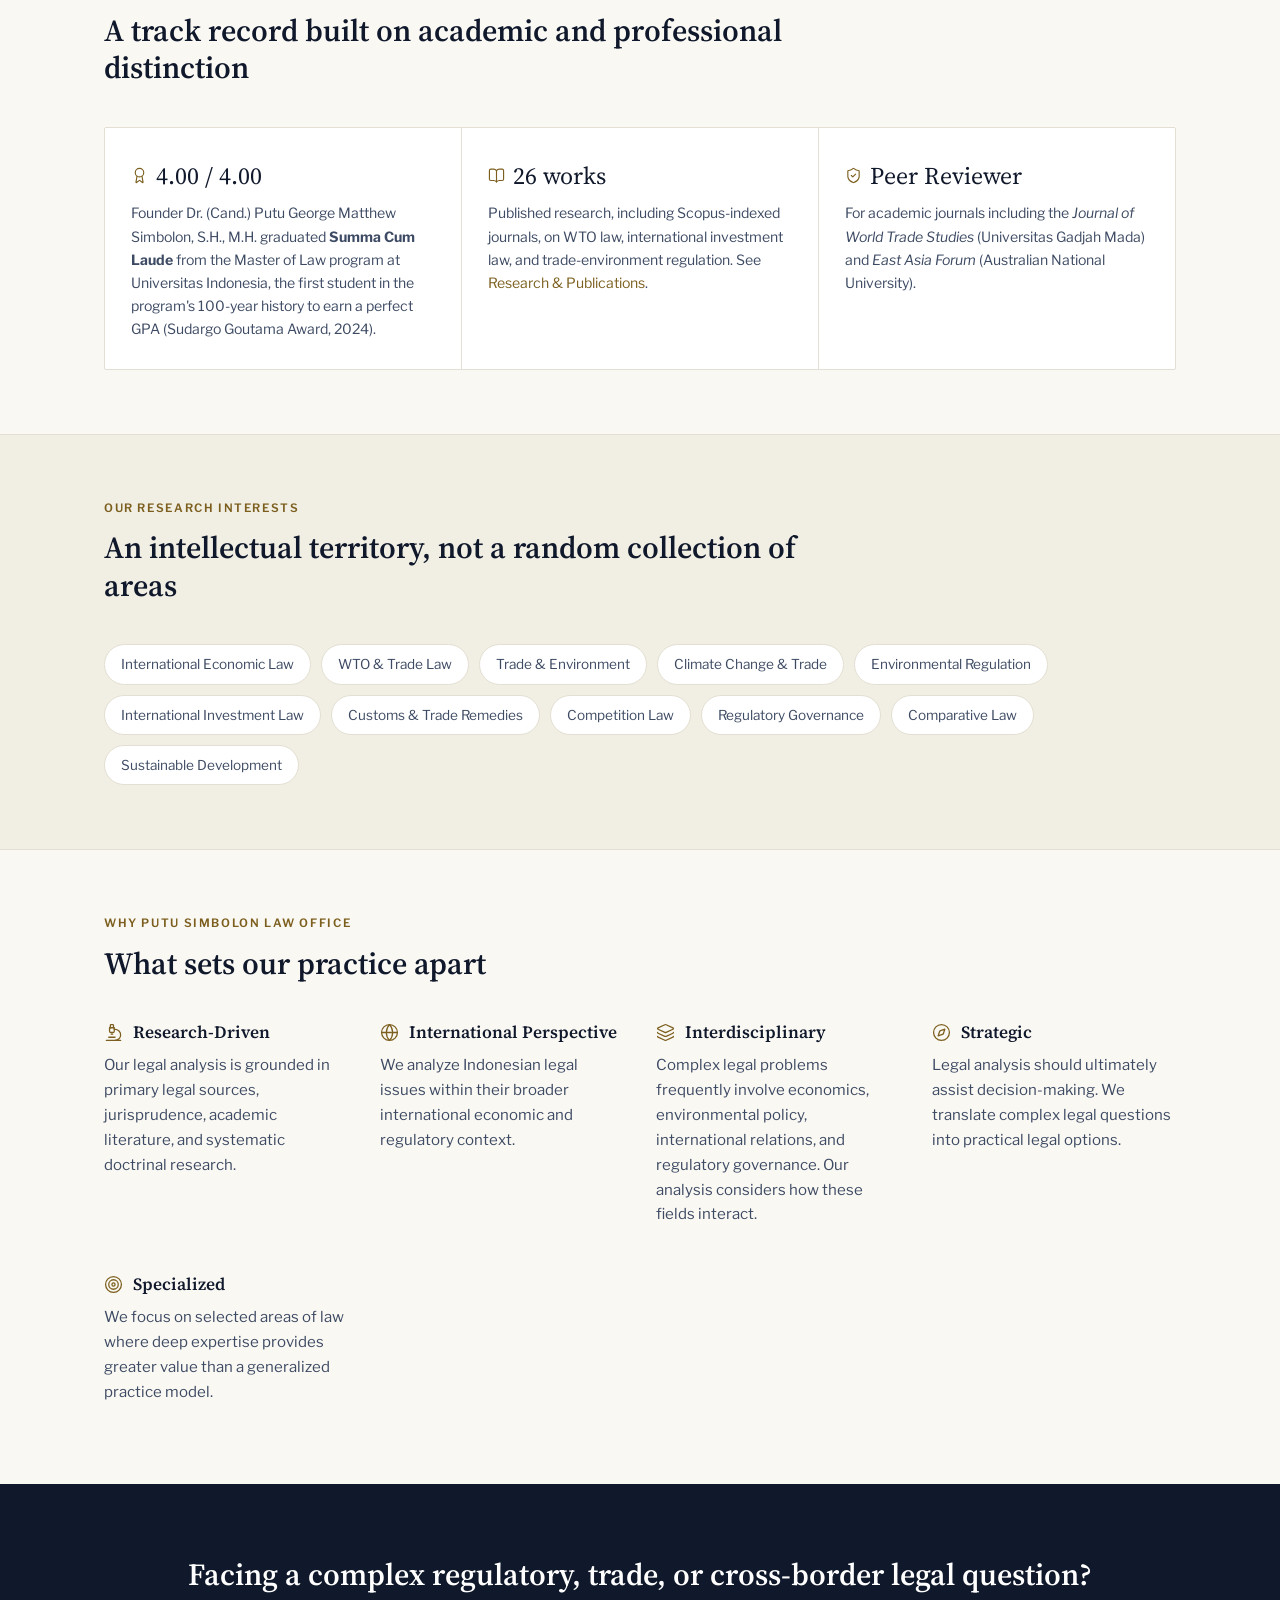
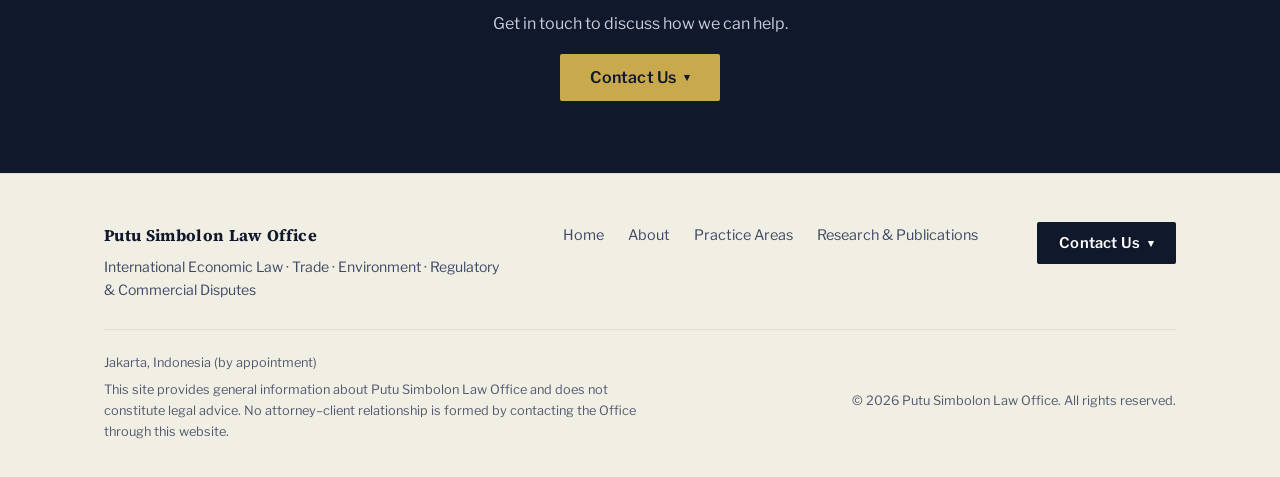
==== commit d10d08ac: "Add full title, merge Research/Publications, new photos, favicon - Use full formal title "Dr. (Cand." ====
--- a/index.html
+++ b/index.html
@@ -3,9 +3,10 @@
 <head>
 <meta charset="UTF-8">
 <meta name="viewport" content="width=device-width, initial-scale=1.0">
-<title>Putu Simbolon Law Office — International Economic Law, Trade & Environment</title>
+<title>Putu Simbolon Law Office · International Economic Law, Trade & Environment</title>
 <meta name="description" content="Putu Simbolon Law Office is a research-driven legal practice specializing in international economic law, WTO and trade law, environmental regulation, investment, customs, and complex commercial disputes in Indonesia.">
-<link rel="icon" href="data:,">
+<link rel="icon" type="image/png" href="favicon-32.png">
+<link rel="apple-touch-icon" href="favicon-180.png">
 <link rel="preconnect" href="https://fonts.googleapis.com">
 <link rel="preconnect" href="https://fonts.gstatic.com" crossorigin>
 <link href="https://fonts.googleapis.com/css2?family=Source+Serif+4:ital,wght@0,500;0,600;0,700;1,500&family=Libre+Franklin:wght@400;500;600;700&display=swap" rel="stylesheet">
@@ -20,8 +21,7 @@
       <li><a href="index.html" class="active">Home</a></li>
       <li><a href="about.html">About</a></li>
       <li><a href="practice-areas.html">Practice Areas</a></li>
-      <li><a href="research-policy.html">Research &amp; Policy</a></li>
-      <li><a href="publications.html">Publications</a></li>
+      <li><a href="research-policy.html">Research &amp; Publications</a></li>
     </ul>
     <div class="nav-right">
       <div class="contact" data-open="false">
@@ -57,7 +57,7 @@
       </div>
     </div>
     <figure class="hero-media">
-      <img src="images/founder-portrait-lounge.jpg" alt="Putu George Matthew Simbolon, Founder &amp; Principal of Putu Simbolon Law Office">
+      <img src="images/founder-portrait-lounge.jpg" alt="Dr. (Cand.) Putu George Matthew Simbolon, S.H., M.H., Founder &amp; Principal of Putu Simbolon Law Office">
     </figure>
   </div>
 </section>
@@ -87,8 +87,8 @@
     <div class="section-head">
       <span class="eyebrow">Our Approach</span>
       <h2>Rigorous analysis for problems procedure alone can't solve</h2>
-      <p>Complex legal problems require more than procedural advice — they require rigorous analysis. We take a research-oriented approach to legal practice, particularly for matters involving multiple legal regimes, regulatory interaction, international obligations, or unsettled questions of law.</p>
-      <p>Our work draws on Indonesian civil and commercial law, international economic law, WTO law, international investment law, international environmental law, and comparative legal research — with particular attention to where domestic regulation intersects with international economic relations and environmental objectives.</p>
+      <p>Complex legal problems require more than procedural advice. They require rigorous analysis. We take a research-oriented approach to legal practice, particularly for matters involving multiple legal regimes, regulatory interaction, international obligations, or unsettled questions of law.</p>
+      <p>Our work draws on Indonesian civil and commercial law, international economic law, WTO law, international investment law, international environmental law, and comparative legal research, with particular attention to where domestic regulation intersects with international economic relations and environmental objectives.</p>
     </div>
   </div>
 </section>
@@ -102,11 +102,11 @@
     <div class="highlight-strip">
       <div class="highlight-item">
         <div class="stat-row"><svg class="icon" aria-hidden="true" xmlns="http://www.w3.org/2000/svg" viewBox="0 0 24 24" fill="none" stroke="currentColor" stroke-width="2" stroke-linecap="round" stroke-linejoin="round"><path d="m15.477 12.89 1.515 8.526a.5.5 0 0 1-.81.47l-3.58-2.687a1 1 0 0 0-1.197 0l-3.586 2.686a.5.5 0 0 1-.81-.469l1.514-8.526"/><circle cx="12" cy="8" r="6"/></svg><span class="stat">4.00 / 4.00</span></div>
-        <p><strong>Summa Cum Laude</strong>, Master of Law, Universitas Indonesia — the first student in the program's 100-year history to graduate with a perfect GPA (Sudargo Goutama Award, 2024).</p>
+        <p>Founder Dr. (Cand.) Putu George Matthew Simbolon, S.H., M.H. graduated <strong>Summa Cum Laude</strong> from the Master of Law program at Universitas Indonesia, the first student in the program's 100-year history to earn a perfect GPA (Sudargo Goutama Award, 2024).</p>
       </div>
       <div class="highlight-item">
         <div class="stat-row"><svg class="icon" aria-hidden="true" xmlns="http://www.w3.org/2000/svg" viewBox="0 0 24 24" fill="none" stroke="currentColor" stroke-width="2" stroke-linecap="round" stroke-linejoin="round"><path d="M12 5v16"/><path d="M20.001 19A2 2 0 0022 17V5a2 2 0 00-1.999-2L16 3.002A5 5 0 0012 5a5 5 0 00-4-2H4a2 2 0 00-2 2v12a2 2 0 001.999 2H8a5 5 0 014 2 5 5 0 014-2z"/></svg><span class="stat">26 works</span></div>
-        <p>Published research, including Scopus-indexed journals, on WTO law, international investment law, and trade-environment regulation. See <a href="publications.html">Publications</a>.</p>
+        <p>Published research, including Scopus-indexed journals, on WTO law, international investment law, and trade-environment regulation. See <a href="research-policy.html">Research &amp; Publications</a>.</p>
       </div>
       <div class="highlight-item">
         <div class="stat-row"><svg class="icon" aria-hidden="true" xmlns="http://www.w3.org/2000/svg" viewBox="0 0 24 24" fill="none" stroke="currentColor" stroke-width="2" stroke-linecap="round" stroke-linejoin="round"><path d="M20 13c0 5-3.5 7.5-7.66 8.95a1 1 0 0 1-.67-.01C7.5 20.5 4 18 4 13V6a1 1 0 0 1 1-1c2 0 4.5-1.2 6.24-2.72a1.17 1.17 0 0 1 1.52 0C14.51 3.81 17 5 19 5a1 1 0 0 1 1 1z"/><path d="m9 12 2 2 4-4"/></svg><span class="stat">Peer Reviewer</span></div>
@@ -196,8 +196,7 @@
         <li><a href="index.html">Home</a></li>
         <li><a href="about.html">About</a></li>
         <li><a href="practice-areas.html">Practice Areas</a></li>
-        <li><a href="research-policy.html">Research &amp; Policy</a></li>
-        <li><a href="publications.html">Publications</a></li>
+        <li><a href="research-policy.html">Research &amp; Publications</a></li>
       </ul>
       <div class="contact" data-open="false">
         <button class="contact-toggle" type="button" aria-haspopup="true" aria-expanded="false">
--- a/css/style.css
+++ b/css/style.css
@@ -1,4 +1,4 @@
-/* Putu Simbolon Law Office — stylesheet */
+/* Putu Simbolon Law Office stylesheet */
 
 :root {
   --ink: #10182B;
@@ -83,7 +83,7 @@
   display: block;
 }
 
-/* Longer descriptive lines read poorly in full caps — keep the label
+/* Longer descriptive lines read poorly in full caps. Keep the label
    feel via italic + letter-spacing instead of uppercase. */
 .eyebrow.tagline {
   text-transform: none;
@@ -368,7 +368,7 @@
 }
 .card p { margin: 0; font-size: 0.95rem; }
 
-/* Icons — thin-line, monochrome, sitting in flow next to a heading
+/* Icons: thin-line, monochrome, sitting in flow next to a heading
    rather than stacked above it in their own tile. */
 .icon {
   width: 22px;
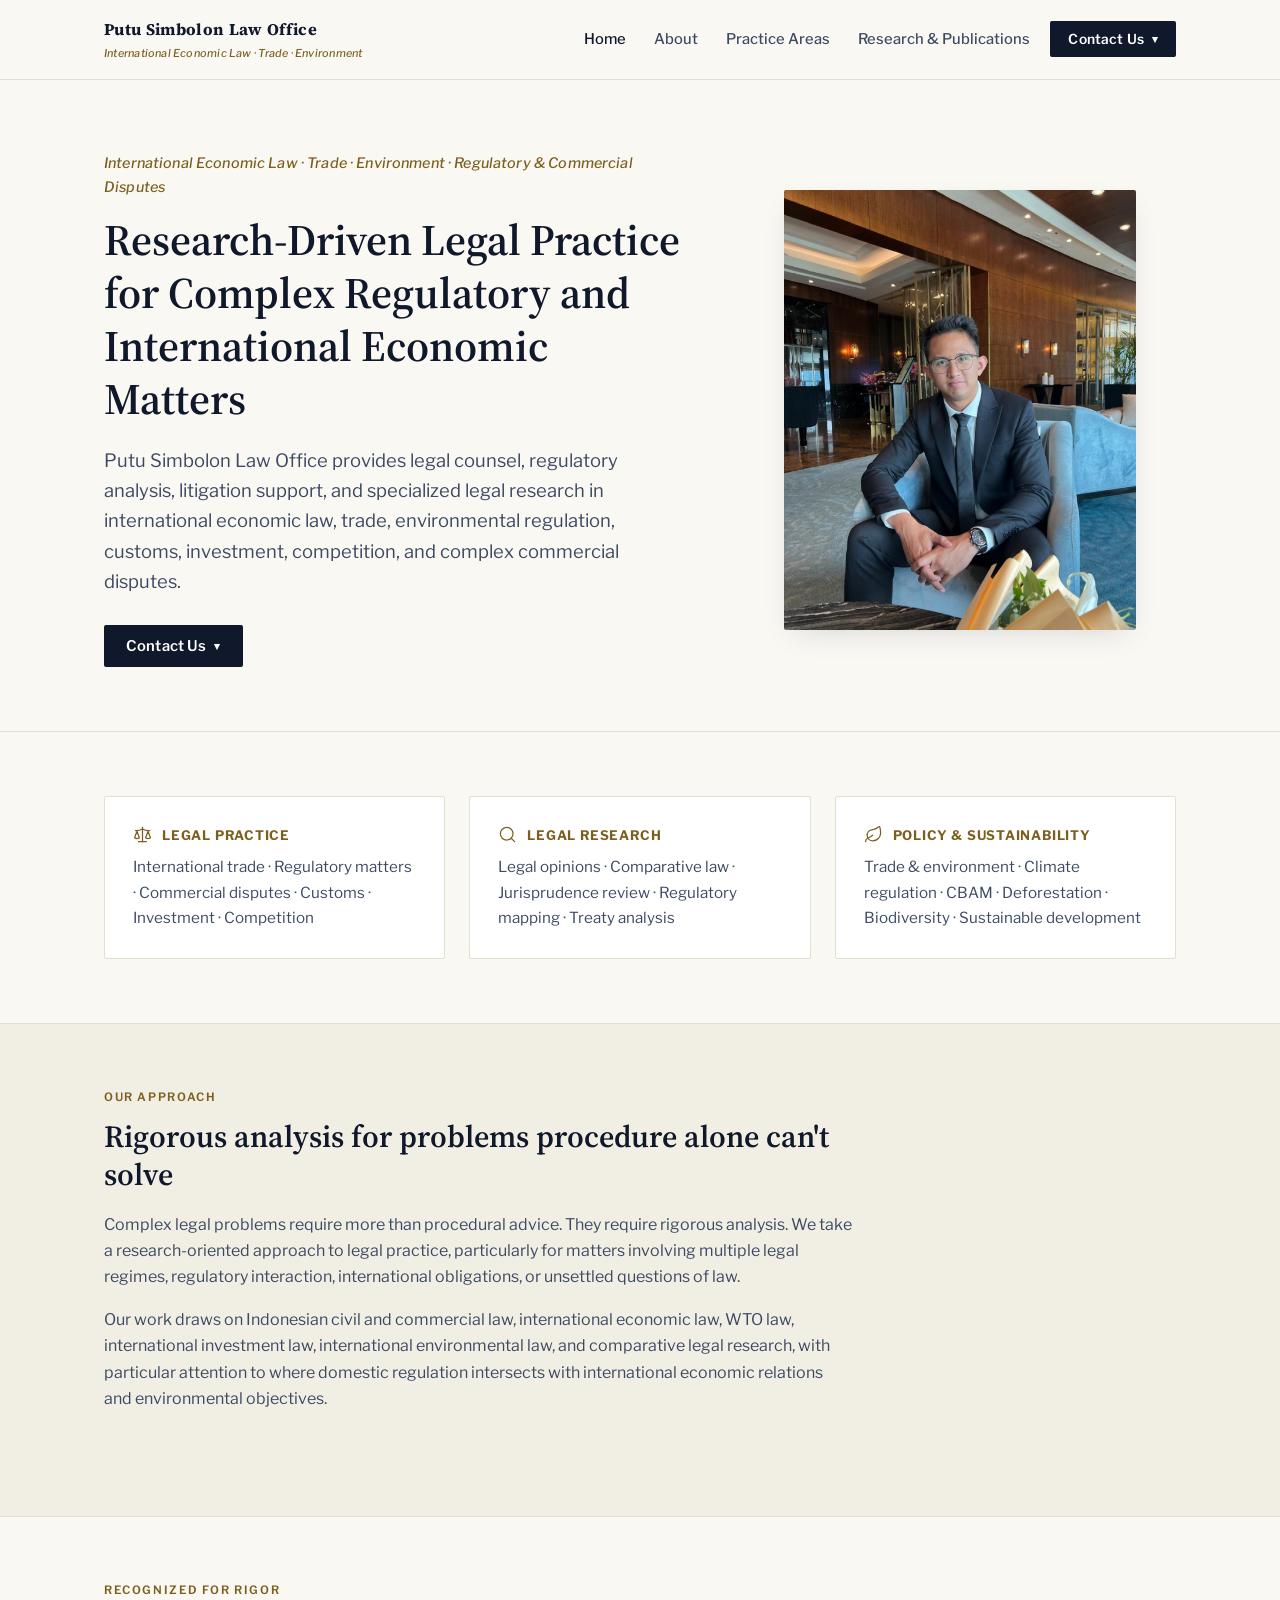
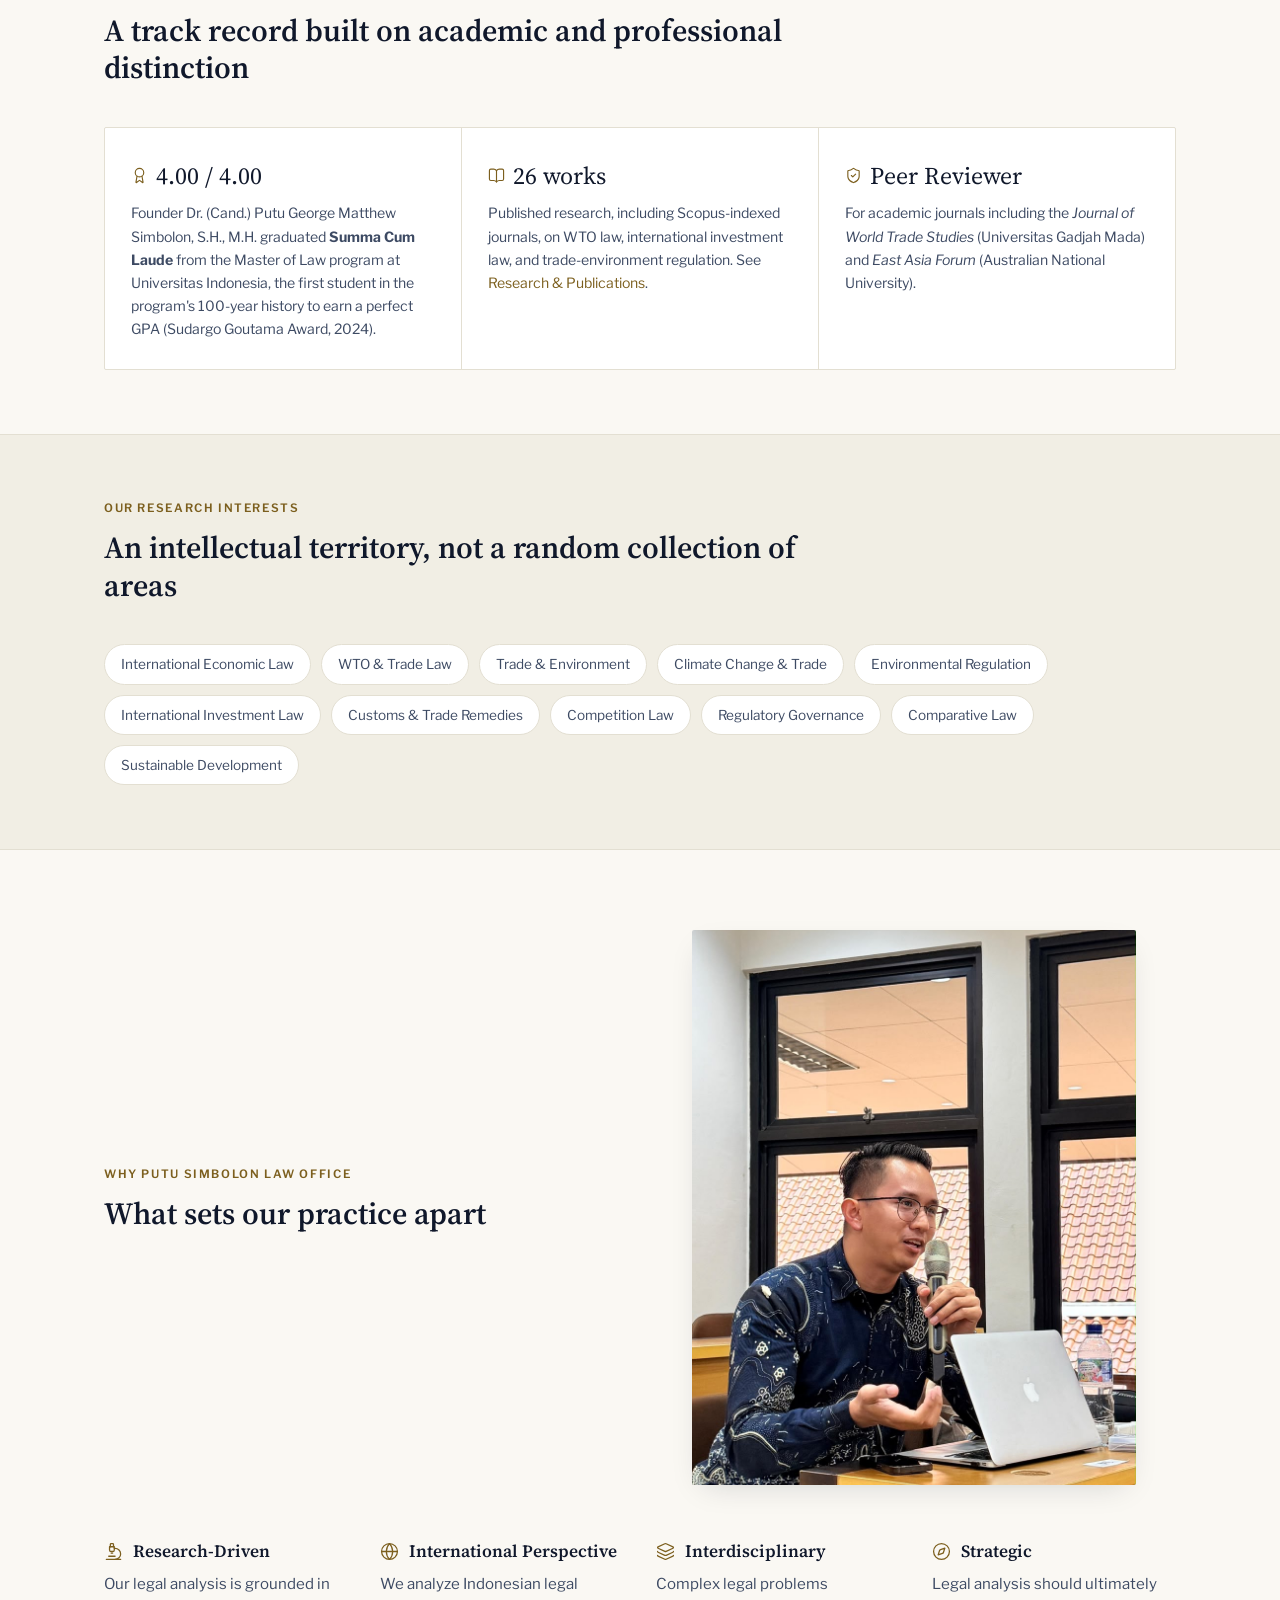
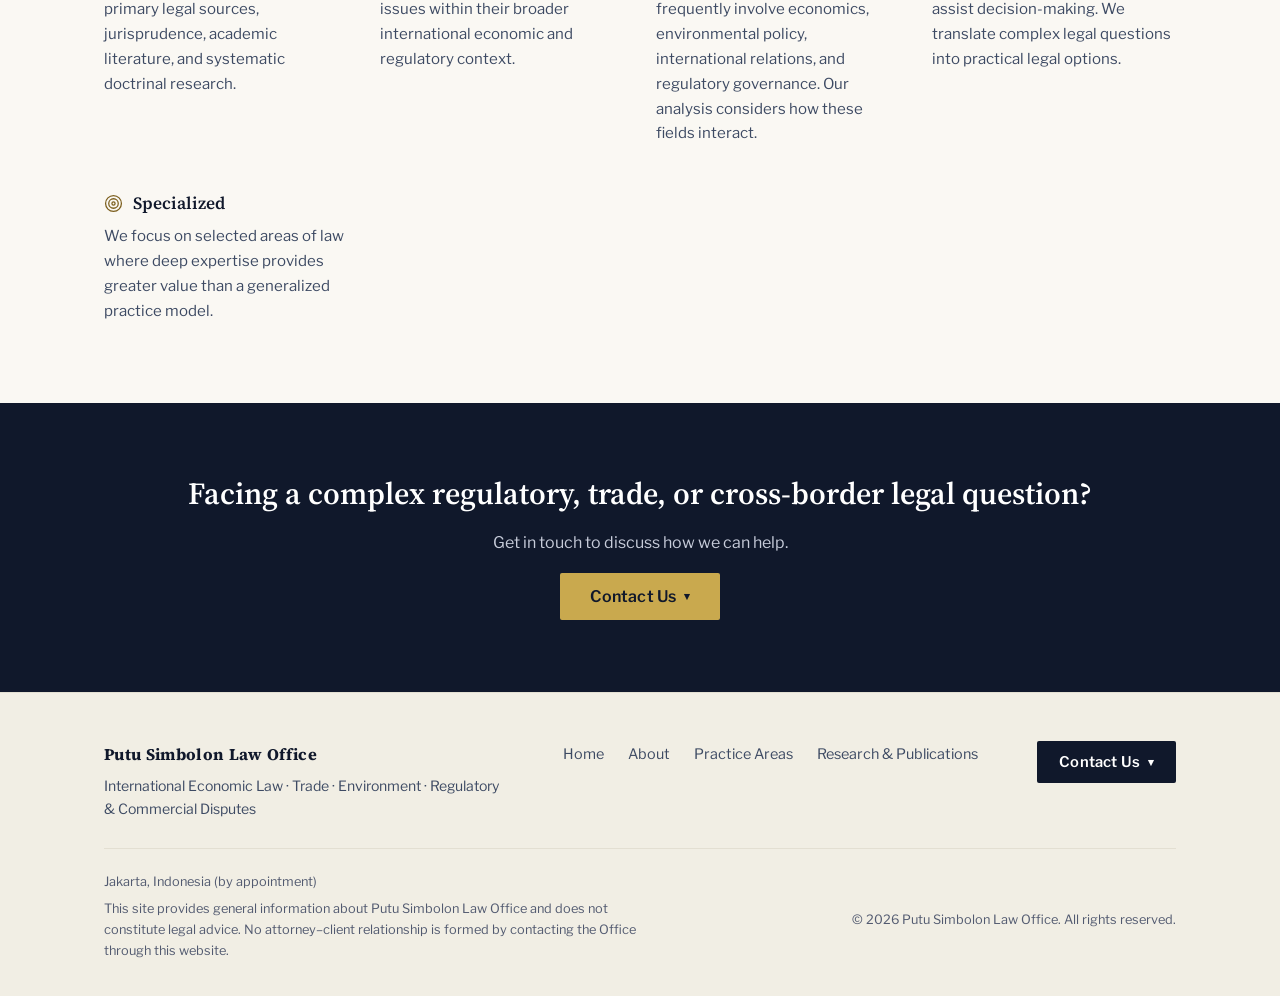
==== commit 9a3fb0fb: "Fix heading hierarchy, add real contact info, restore practice photo - Fix skipped heading levels on" ====
--- a/index.html
+++ b/index.html
@@ -29,8 +29,8 @@
           Contact Us <span class="chev">▾</span>
         </button>
         <div class="contact-panel">
-          <a href="https://wa.me/62812XXXXXXX" target="_blank" rel="noopener"><span class="icon">💬</span> WhatsApp</a>
-          <a href="mailto:info@putusimbolonlaw.com"><span class="icon">✉</span> Email</a>
+          <a href="https://wa.me/6281139999789" target="_blank" rel="noopener"><span class="icon">💬</span> WhatsApp</a>
+          <a href="mailto:c.simbolon9@gmail.com"><span class="icon">✉</span> Email</a>
         </div>
       </div>
       <button class="nav-toggle" type="button" aria-label="Toggle menu" aria-expanded="false"><span></span></button>
@@ -50,8 +50,8 @@
             Contact Us <span class="chev">▾</span>
           </button>
           <div class="contact-panel">
-            <a href="https://wa.me/62812XXXXXXX" target="_blank" rel="noopener"><span class="icon">💬</span> WhatsApp</a>
-            <a href="mailto:info@putusimbolonlaw.com"><span class="icon">✉</span> Email</a>
+            <a href="https://wa.me/6281139999789" target="_blank" rel="noopener"><span class="icon">💬</span> WhatsApp</a>
+            <a href="mailto:c.simbolon9@gmail.com"><span class="icon">✉</span> Email</a>
           </div>
         </div>
       </div>
@@ -140,9 +140,14 @@
 
 <section class="block">
   <div class="container">
-    <div class="section-head">
-      <span class="eyebrow">Why Putu Simbolon Law Office</span>
-      <h2>What sets our practice apart</h2>
+    <div class="grid-2" style="align-items:center;margin-bottom:40px;">
+      <div class="section-head" style="margin-bottom:0;">
+        <span class="eyebrow">Why Putu Simbolon Law Office</span>
+        <h2>What sets our practice apart</h2>
+      </div>
+      <figure class="founder-media framed">
+        <img src="images/founder-practice-portrait.jpg" alt="Dr. (Cand.) Putu George Matthew Simbolon, S.H., M.H., Founder and Principal">
+      </figure>
     </div>
     <div class="why-grid">
       <div class="why-item">
@@ -178,8 +183,8 @@
         Contact Us <span class="chev">▾</span>
       </button>
       <div class="contact-panel">
-        <a href="https://wa.me/62812XXXXXXX" target="_blank" rel="noopener"><span class="icon">💬</span> WhatsApp</a>
-        <a href="mailto:info@putusimbolonlaw.com"><span class="icon">✉</span> Email</a>
+        <a href="https://wa.me/6281139999789" target="_blank" rel="noopener"><span class="icon">💬</span> WhatsApp</a>
+        <a href="mailto:c.simbolon9@gmail.com"><span class="icon">✉</span> Email</a>
       </div>
     </div>
   </div>
@@ -203,8 +208,8 @@
           Contact Us <span class="chev">▾</span>
         </button>
         <div class="contact-panel">
-          <a href="https://wa.me/62812XXXXXXX" target="_blank" rel="noopener"><span class="icon">💬</span> WhatsApp</a>
-          <a href="mailto:info@putusimbolonlaw.com"><span class="icon">✉</span> Email</a>
+          <a href="https://wa.me/6281139999789" target="_blank" rel="noopener"><span class="icon">💬</span> WhatsApp</a>
+          <a href="mailto:c.simbolon9@gmail.com"><span class="icon">✉</span> Email</a>
         </div>
       </div>
     </div>
--- a/css/style.css
+++ b/css/style.css
@@ -505,6 +505,10 @@
   width: 100%;
   border-radius: var(--radius);
   box-shadow: var(--shadow);
+}
+.founder-media.framed img {
+  aspect-ratio: 4 / 5;
+  object-fit: cover;
 }
 .founder-media figcaption {
   margin-top: 10px;
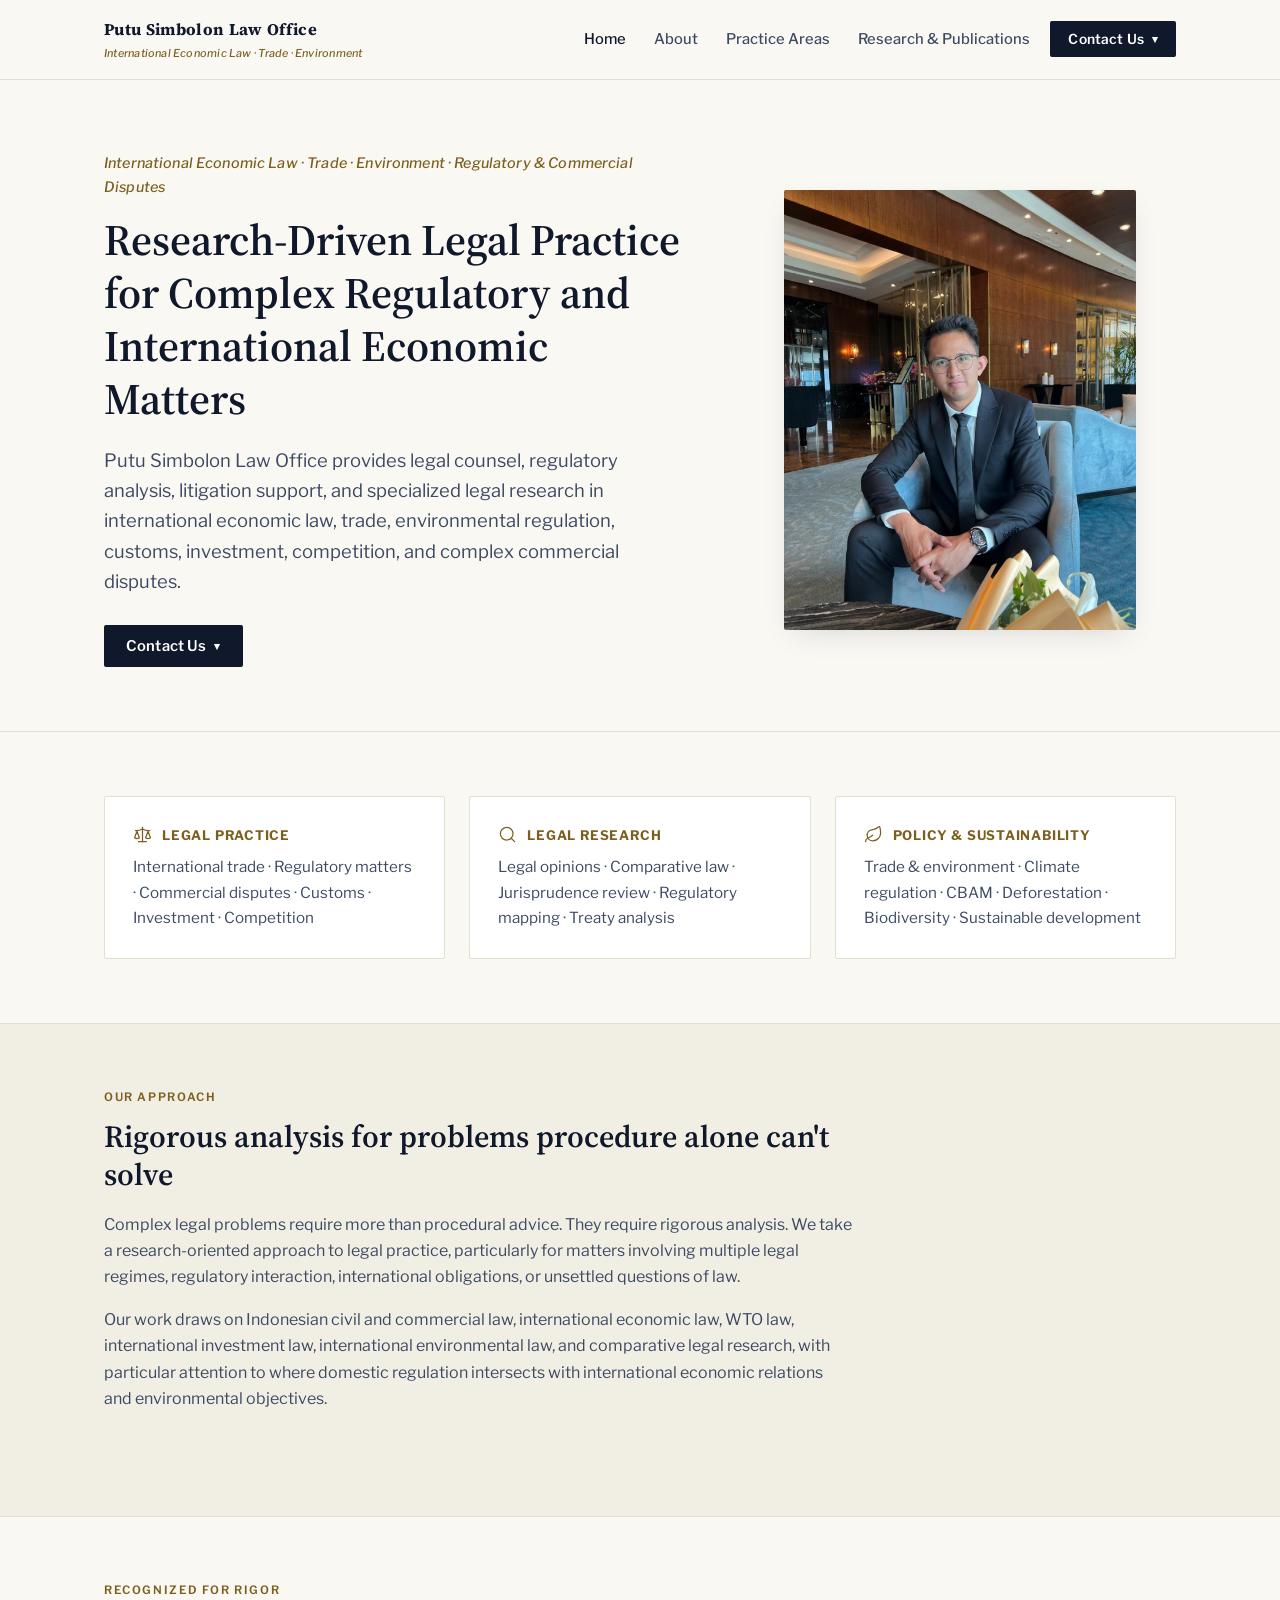
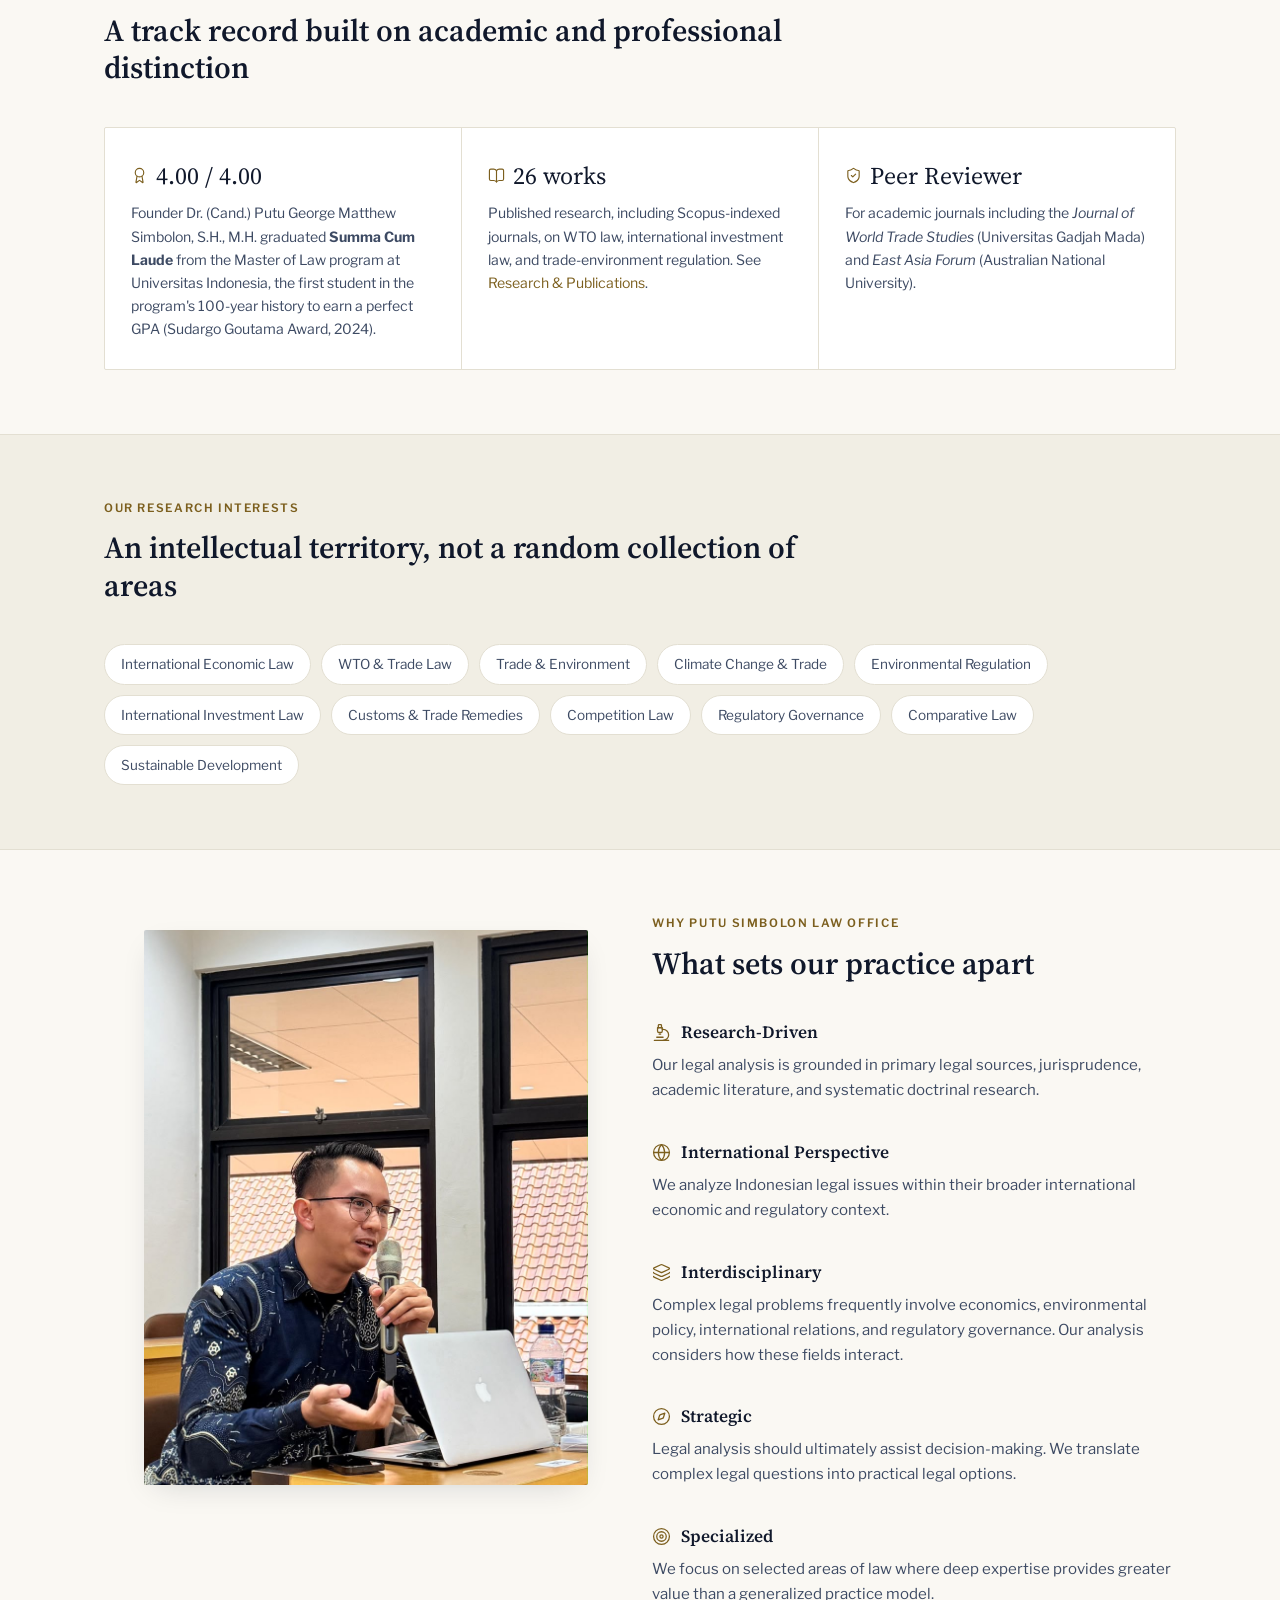
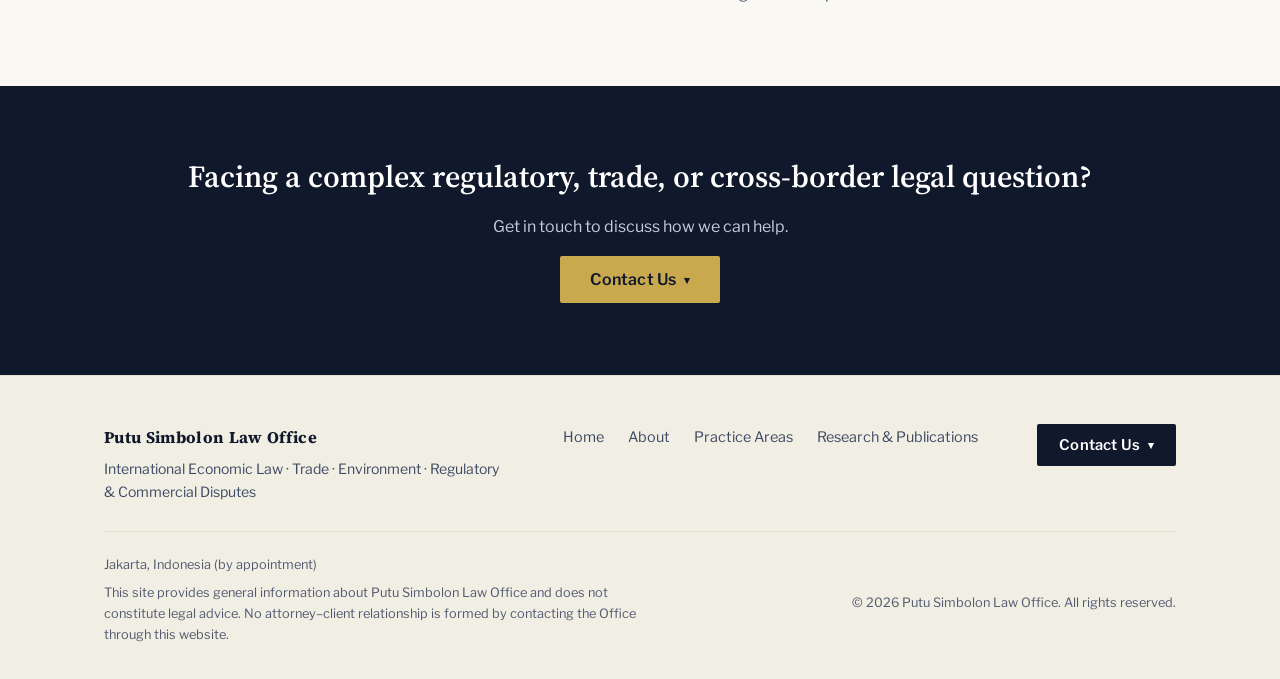
==== commit a0d41da5: "Restructure Why Us section; fully remove WTO photo figcaption - Home "Why Putu Simbolon Law Office":" ====
--- a/index.html
+++ b/index.html
@@ -140,35 +140,37 @@
 
 <section class="block">
   <div class="container">
-    <div class="grid-2" style="align-items:center;margin-bottom:40px;">
-      <div class="section-head" style="margin-bottom:0;">
-        <span class="eyebrow">Why Putu Simbolon Law Office</span>
-        <h2>What sets our practice apart</h2>
-      </div>
+    <div class="grid-2" style="align-items:start;">
       <figure class="founder-media framed">
         <img src="images/founder-practice-portrait.jpg" alt="Dr. (Cand.) Putu George Matthew Simbolon, S.H., M.H., Founder and Principal">
       </figure>
-    </div>
-    <div class="why-grid">
-      <div class="why-item">
-        <div class="card-head"><svg class="icon" aria-hidden="true" xmlns="http://www.w3.org/2000/svg" viewBox="0 0 24 24" fill="none" stroke="currentColor" stroke-width="2" stroke-linecap="round" stroke-linejoin="round"><path d="M6 18h8"/><path d="M3 22h18"/><path d="M14 22a7 7 0 1 0 0-14h-1"/><path d="M9 14h2"/><path d="M9 12a2 2 0 0 1-2-2V6h6v4a2 2 0 0 1-2 2Z"/><path d="M12 6V3a1 1 0 0 0-1-1H9a1 1 0 0 0-1 1v3"/></svg><h3>Research-Driven</h3></div>
-        <p>Our legal analysis is grounded in primary legal sources, jurisprudence, academic literature, and systematic doctrinal research.</p>
-      </div>
-      <div class="why-item">
-        <div class="card-head"><svg class="icon" aria-hidden="true" xmlns="http://www.w3.org/2000/svg" viewBox="0 0 24 24" fill="none" stroke="currentColor" stroke-width="2" stroke-linecap="round" stroke-linejoin="round"><circle cx="12" cy="12" r="10"/><path d="M12 2a14.5 14.5 0 0 0 0 20 14.5 14.5 0 0 0 0-20"/><path d="M2 12h20"/></svg><h3>International Perspective</h3></div>
-        <p>We analyze Indonesian legal issues within their broader international economic and regulatory context.</p>
-      </div>
-      <div class="why-item">
-        <div class="card-head"><svg class="icon" aria-hidden="true" xmlns="http://www.w3.org/2000/svg" viewBox="0 0 24 24" fill="none" stroke="currentColor" stroke-width="2" stroke-linecap="round" stroke-linejoin="round"><path d="M12.83 2.18a2 2 0 0 0-1.66 0L2.6 6.08a1 1 0 0 0 0 1.83l8.58 3.91a2 2 0 0 0 1.66 0l8.58-3.9a1 1 0 0 0 0-1.83z"/><path d="M2 12a1 1 0 0 0 .58.91l8.6 3.91a2 2 0 0 0 1.65 0l8.58-3.9A1 1 0 0 0 22 12"/><path d="M2 17a1 1 0 0 0 .58.91l8.6 3.91a2 2 0 0 0 1.65 0l8.58-3.9A1 1 0 0 0 22 17"/></svg><h3>Interdisciplinary</h3></div>
-        <p>Complex legal problems frequently involve economics, environmental policy, international relations, and regulatory governance. Our analysis considers how these fields interact.</p>
-      </div>
-      <div class="why-item">
-        <div class="card-head"><svg class="icon" aria-hidden="true" xmlns="http://www.w3.org/2000/svg" viewBox="0 0 24 24" fill="none" stroke="currentColor" stroke-width="2" stroke-linecap="round" stroke-linejoin="round"><circle cx="12" cy="12" r="10"/><path d="m16.24 7.76-1.804 5.411a2 2 0 0 1-1.265 1.265L7.76 16.24l1.804-5.411a2 2 0 0 1 1.265-1.265z"/></svg><h3>Strategic</h3></div>
-        <p>Legal analysis should ultimately assist decision-making. We translate complex legal questions into practical legal options.</p>
-      </div>
-      <div class="why-item">
-        <div class="card-head"><svg class="icon" aria-hidden="true" xmlns="http://www.w3.org/2000/svg" viewBox="0 0 24 24" fill="none" stroke="currentColor" stroke-width="2" stroke-linecap="round" stroke-linejoin="round"><circle cx="12" cy="12" r="10"/><circle cx="12" cy="12" r="6"/><circle cx="12" cy="12" r="2"/></svg><h3>Specialized</h3></div>
-        <p>We focus on selected areas of law where deep expertise provides greater value than a generalized practice model.</p>
+      <div>
+        <div class="section-head">
+          <span class="eyebrow">Why Putu Simbolon Law Office</span>
+          <h2>What sets our practice apart</h2>
+        </div>
+        <div class="why-grid why-grid-stacked">
+          <div class="why-item">
+            <div class="card-head"><svg class="icon" aria-hidden="true" xmlns="http://www.w3.org/2000/svg" viewBox="0 0 24 24" fill="none" stroke="currentColor" stroke-width="2" stroke-linecap="round" stroke-linejoin="round"><path d="M6 18h8"/><path d="M3 22h18"/><path d="M14 22a7 7 0 1 0 0-14h-1"/><path d="M9 14h2"/><path d="M9 12a2 2 0 0 1-2-2V6h6v4a2 2 0 0 1-2 2Z"/><path d="M12 6V3a1 1 0 0 0-1-1H9a1 1 0 0 0-1 1v3"/></svg><h3>Research-Driven</h3></div>
+            <p>Our legal analysis is grounded in primary legal sources, jurisprudence, academic literature, and systematic doctrinal research.</p>
+          </div>
+          <div class="why-item">
+            <div class="card-head"><svg class="icon" aria-hidden="true" xmlns="http://www.w3.org/2000/svg" viewBox="0 0 24 24" fill="none" stroke="currentColor" stroke-width="2" stroke-linecap="round" stroke-linejoin="round"><circle cx="12" cy="12" r="10"/><path d="M12 2a14.5 14.5 0 0 0 0 20 14.5 14.5 0 0 0 0-20"/><path d="M2 12h20"/></svg><h3>International Perspective</h3></div>
+            <p>We analyze Indonesian legal issues within their broader international economic and regulatory context.</p>
+          </div>
+          <div class="why-item">
+            <div class="card-head"><svg class="icon" aria-hidden="true" xmlns="http://www.w3.org/2000/svg" viewBox="0 0 24 24" fill="none" stroke="currentColor" stroke-width="2" stroke-linecap="round" stroke-linejoin="round"><path d="M12.83 2.18a2 2 0 0 0-1.66 0L2.6 6.08a1 1 0 0 0 0 1.83l8.58 3.91a2 2 0 0 0 1.66 0l8.58-3.9a1 1 0 0 0 0-1.83z"/><path d="M2 12a1 1 0 0 0 .58.91l8.6 3.91a2 2 0 0 0 1.65 0l8.58-3.9A1 1 0 0 0 22 12"/><path d="M2 17a1 1 0 0 0 .58.91l8.6 3.91a2 2 0 0 0 1.65 0l8.58-3.9A1 1 0 0 0 22 17"/></svg><h3>Interdisciplinary</h3></div>
+            <p>Complex legal problems frequently involve economics, environmental policy, international relations, and regulatory governance. Our analysis considers how these fields interact.</p>
+          </div>
+          <div class="why-item">
+            <div class="card-head"><svg class="icon" aria-hidden="true" xmlns="http://www.w3.org/2000/svg" viewBox="0 0 24 24" fill="none" stroke="currentColor" stroke-width="2" stroke-linecap="round" stroke-linejoin="round"><circle cx="12" cy="12" r="10"/><path d="m16.24 7.76-1.804 5.411a2 2 0 0 1-1.265 1.265L7.76 16.24l1.804-5.411a2 2 0 0 1 1.265-1.265z"/></svg><h3>Strategic</h3></div>
+            <p>Legal analysis should ultimately assist decision-making. We translate complex legal questions into practical legal options.</p>
+          </div>
+          <div class="why-item">
+            <div class="card-head"><svg class="icon" aria-hidden="true" xmlns="http://www.w3.org/2000/svg" viewBox="0 0 24 24" fill="none" stroke="currentColor" stroke-width="2" stroke-linecap="round" stroke-linejoin="round"><circle cx="12" cy="12" r="10"/><circle cx="12" cy="12" r="6"/><circle cx="12" cy="12" r="2"/></svg><h3>Specialized</h3></div>
+            <p>We focus on selected areas of law where deep expertise provides greater value than a generalized practice model.</p>
+          </div>
+        </div>
       </div>
     </div>
   </div>
--- a/css/style.css
+++ b/css/style.css
@@ -437,6 +437,11 @@
   display: grid;
   grid-template-columns: repeat(auto-fit, minmax(220px, 1fr));
   gap: 32px;
+}
+.why-grid.why-grid-stacked {
+  grid-template-columns: 1fr;
+  gap: 24px;
+  margin-top: 24px;
 }
 .why-item h3 {
   font-family: var(--serif);
